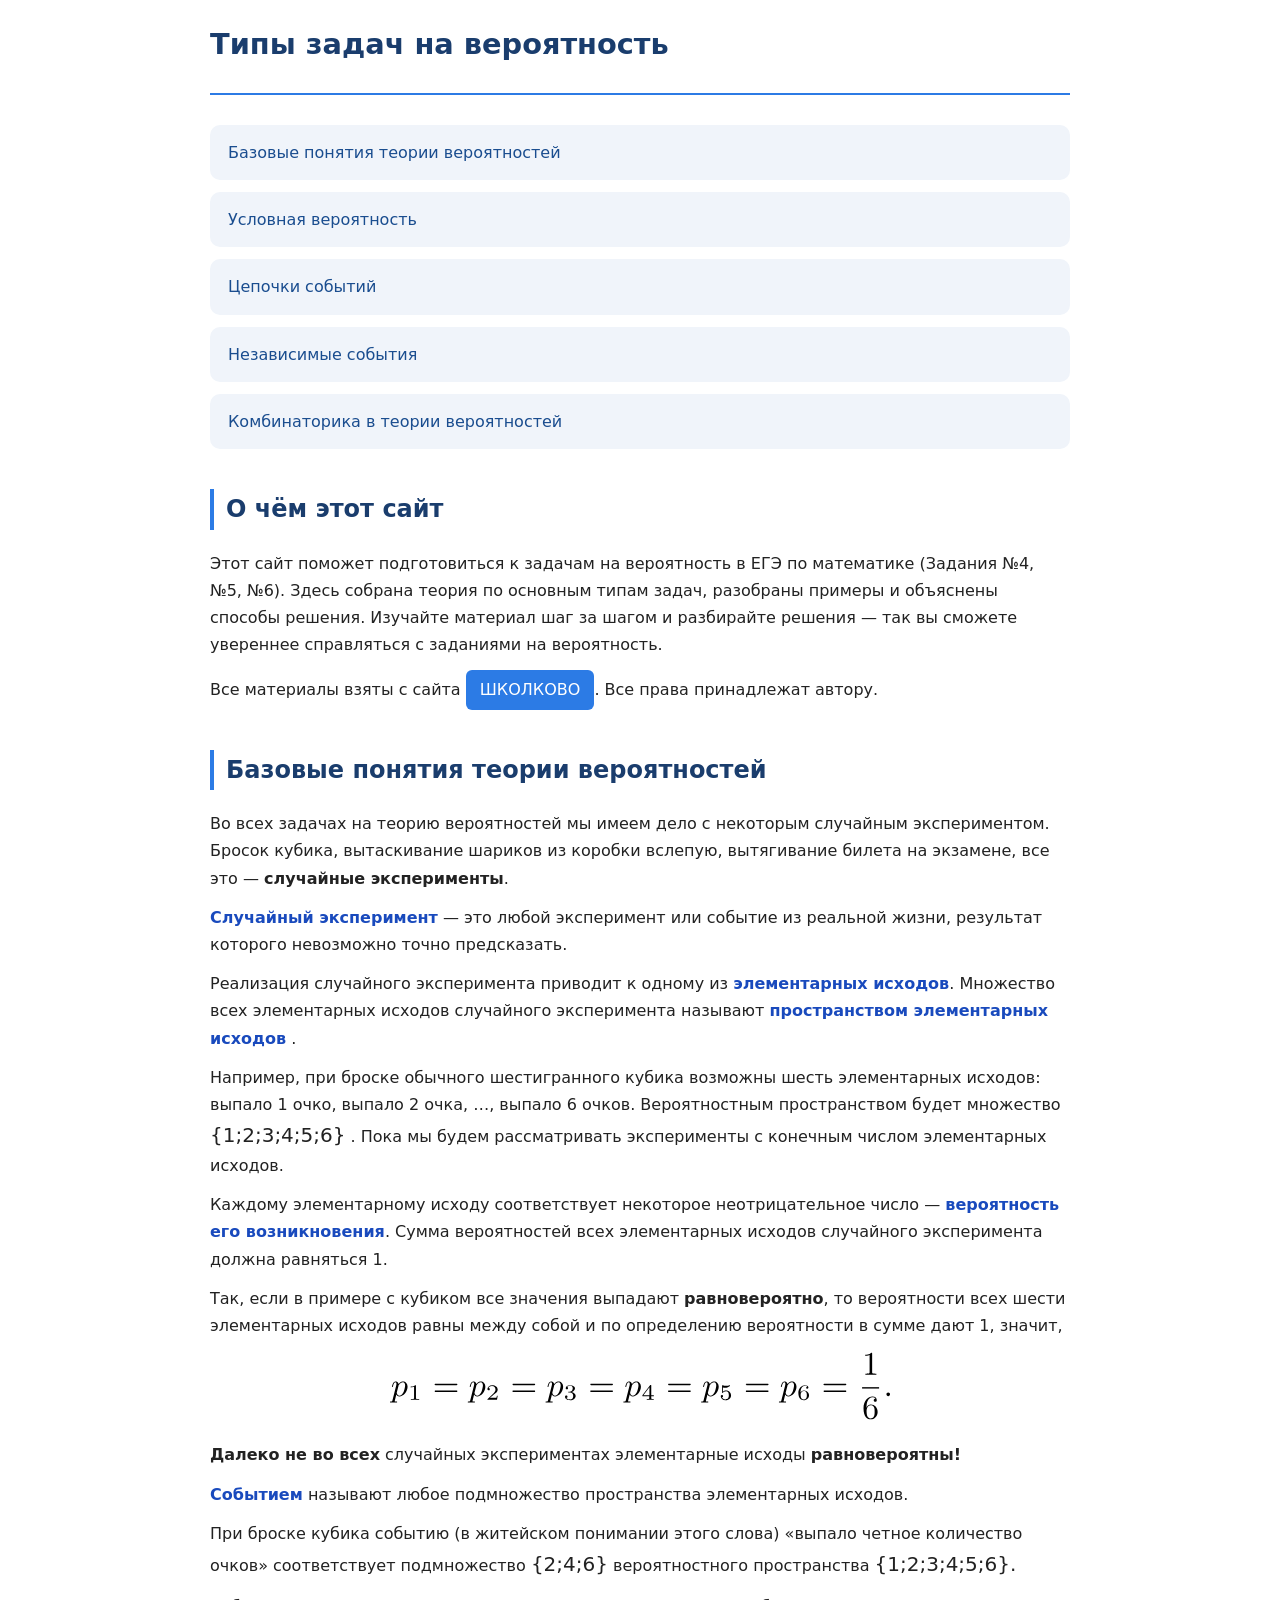
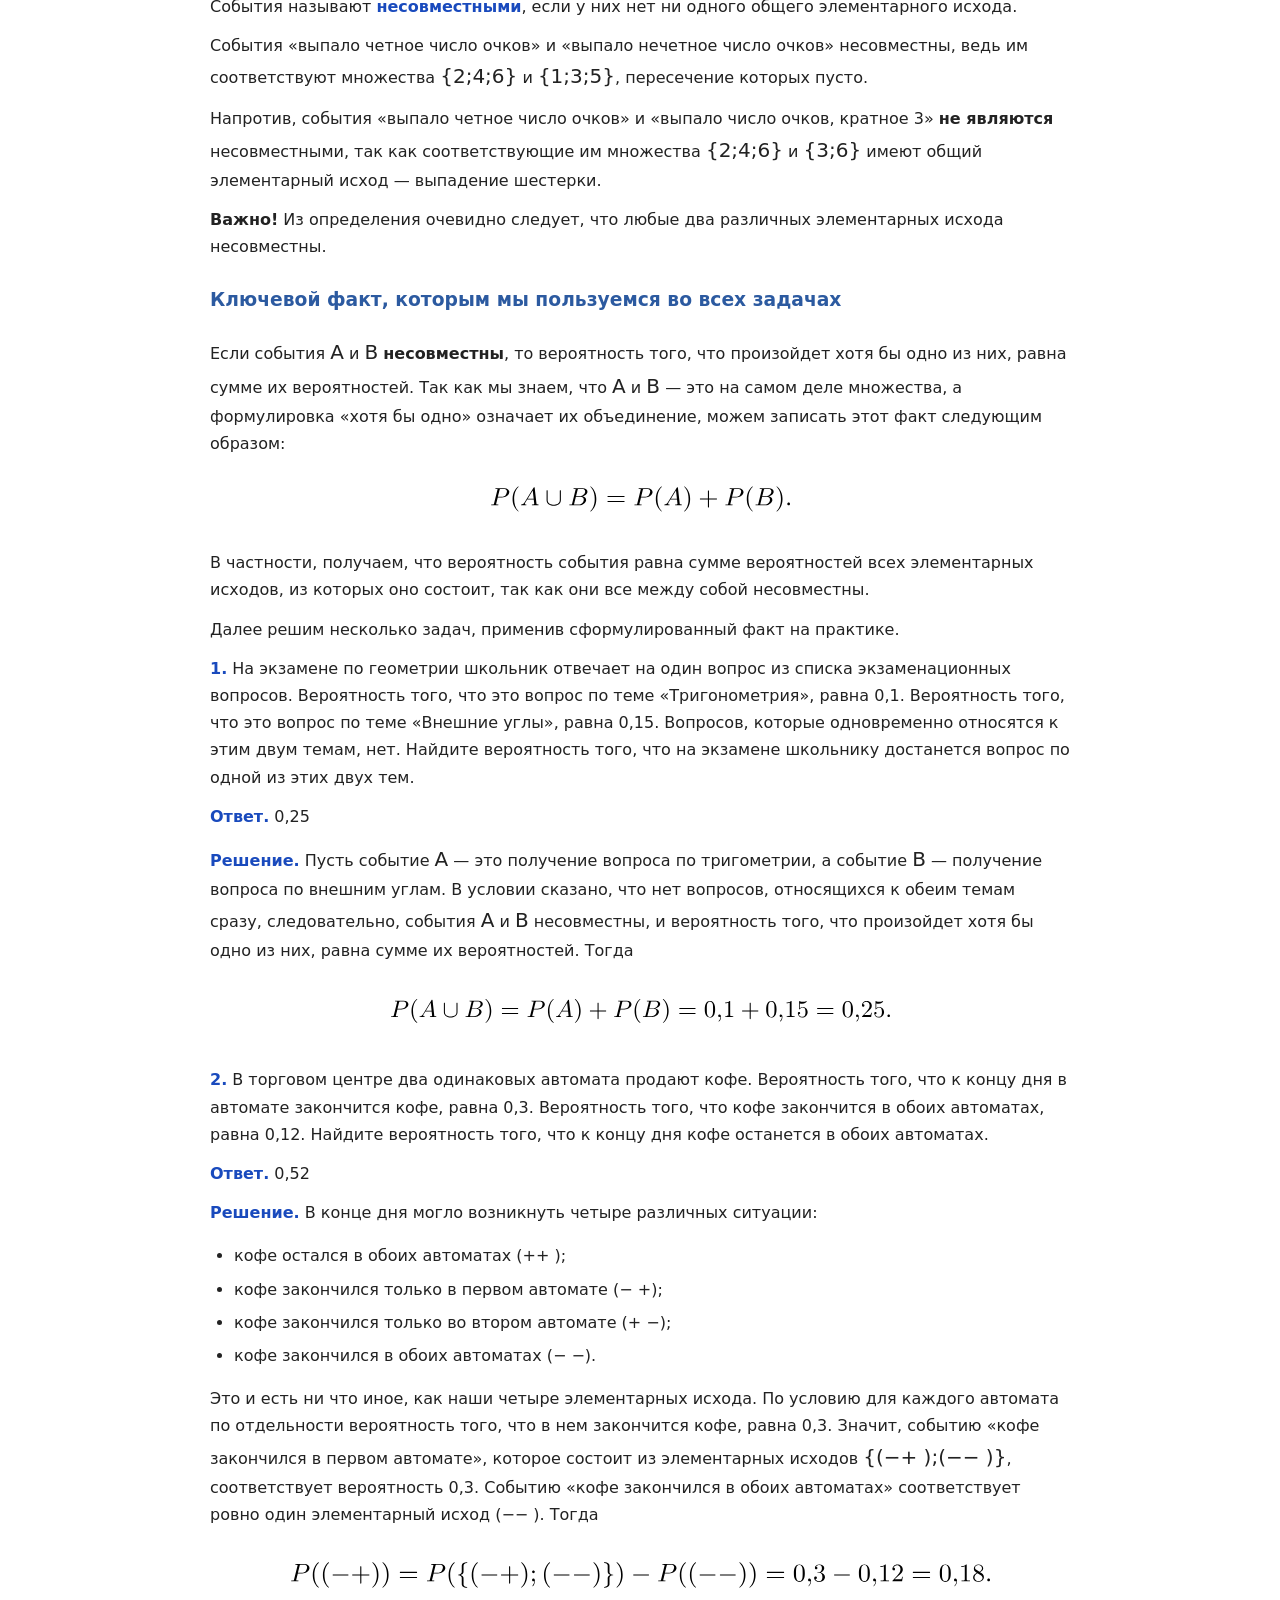
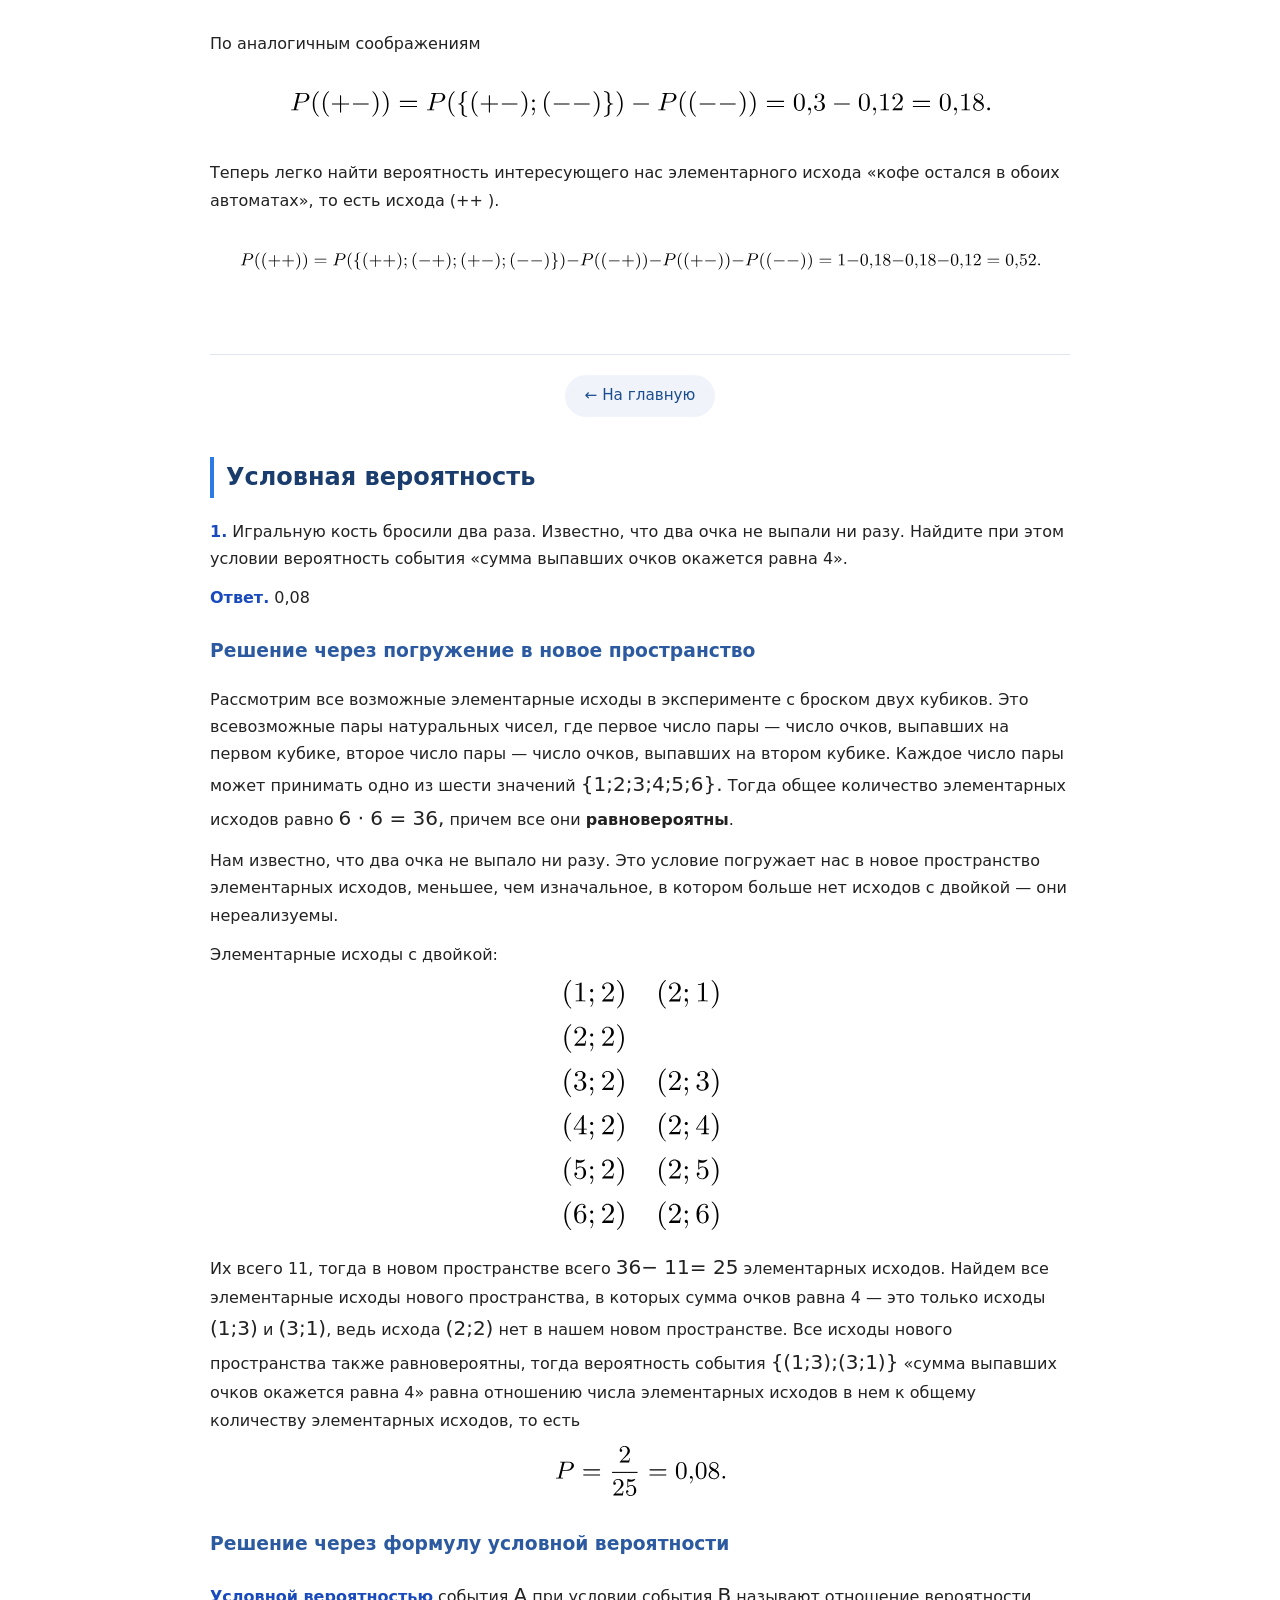
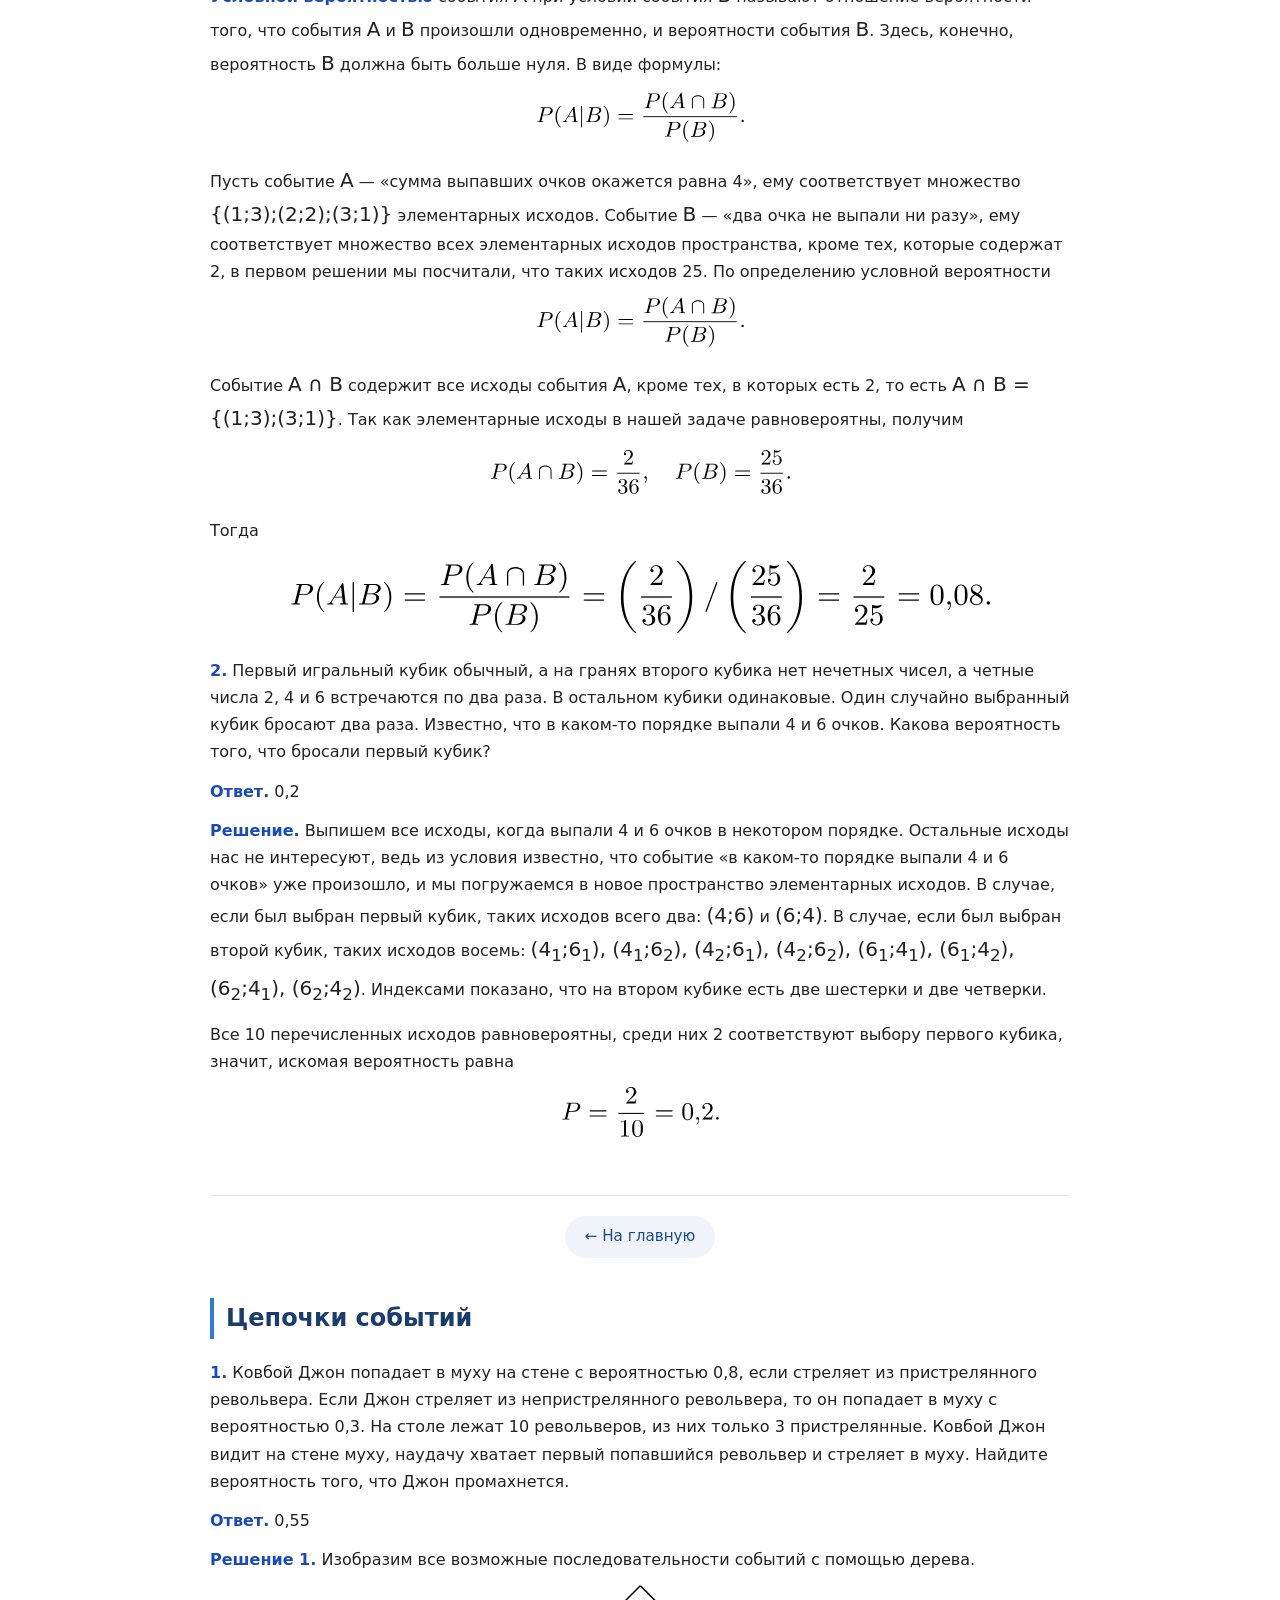
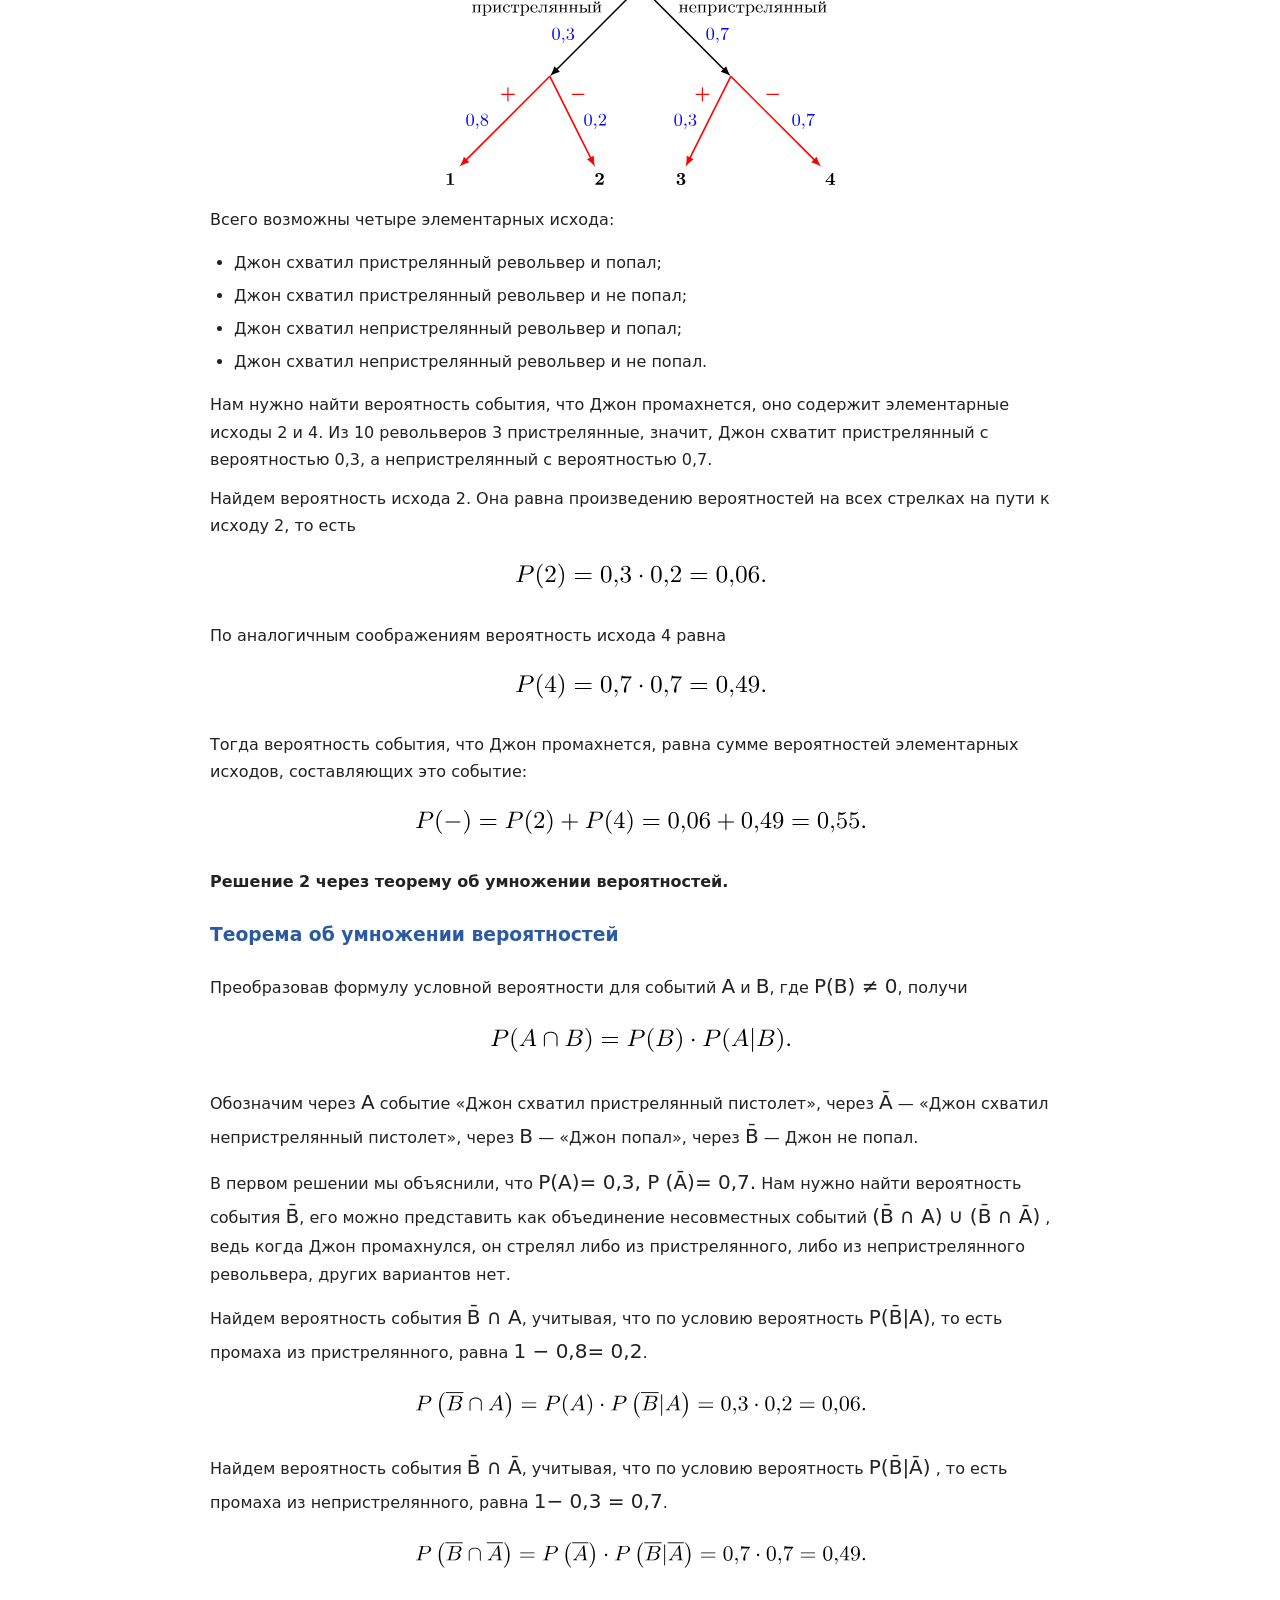
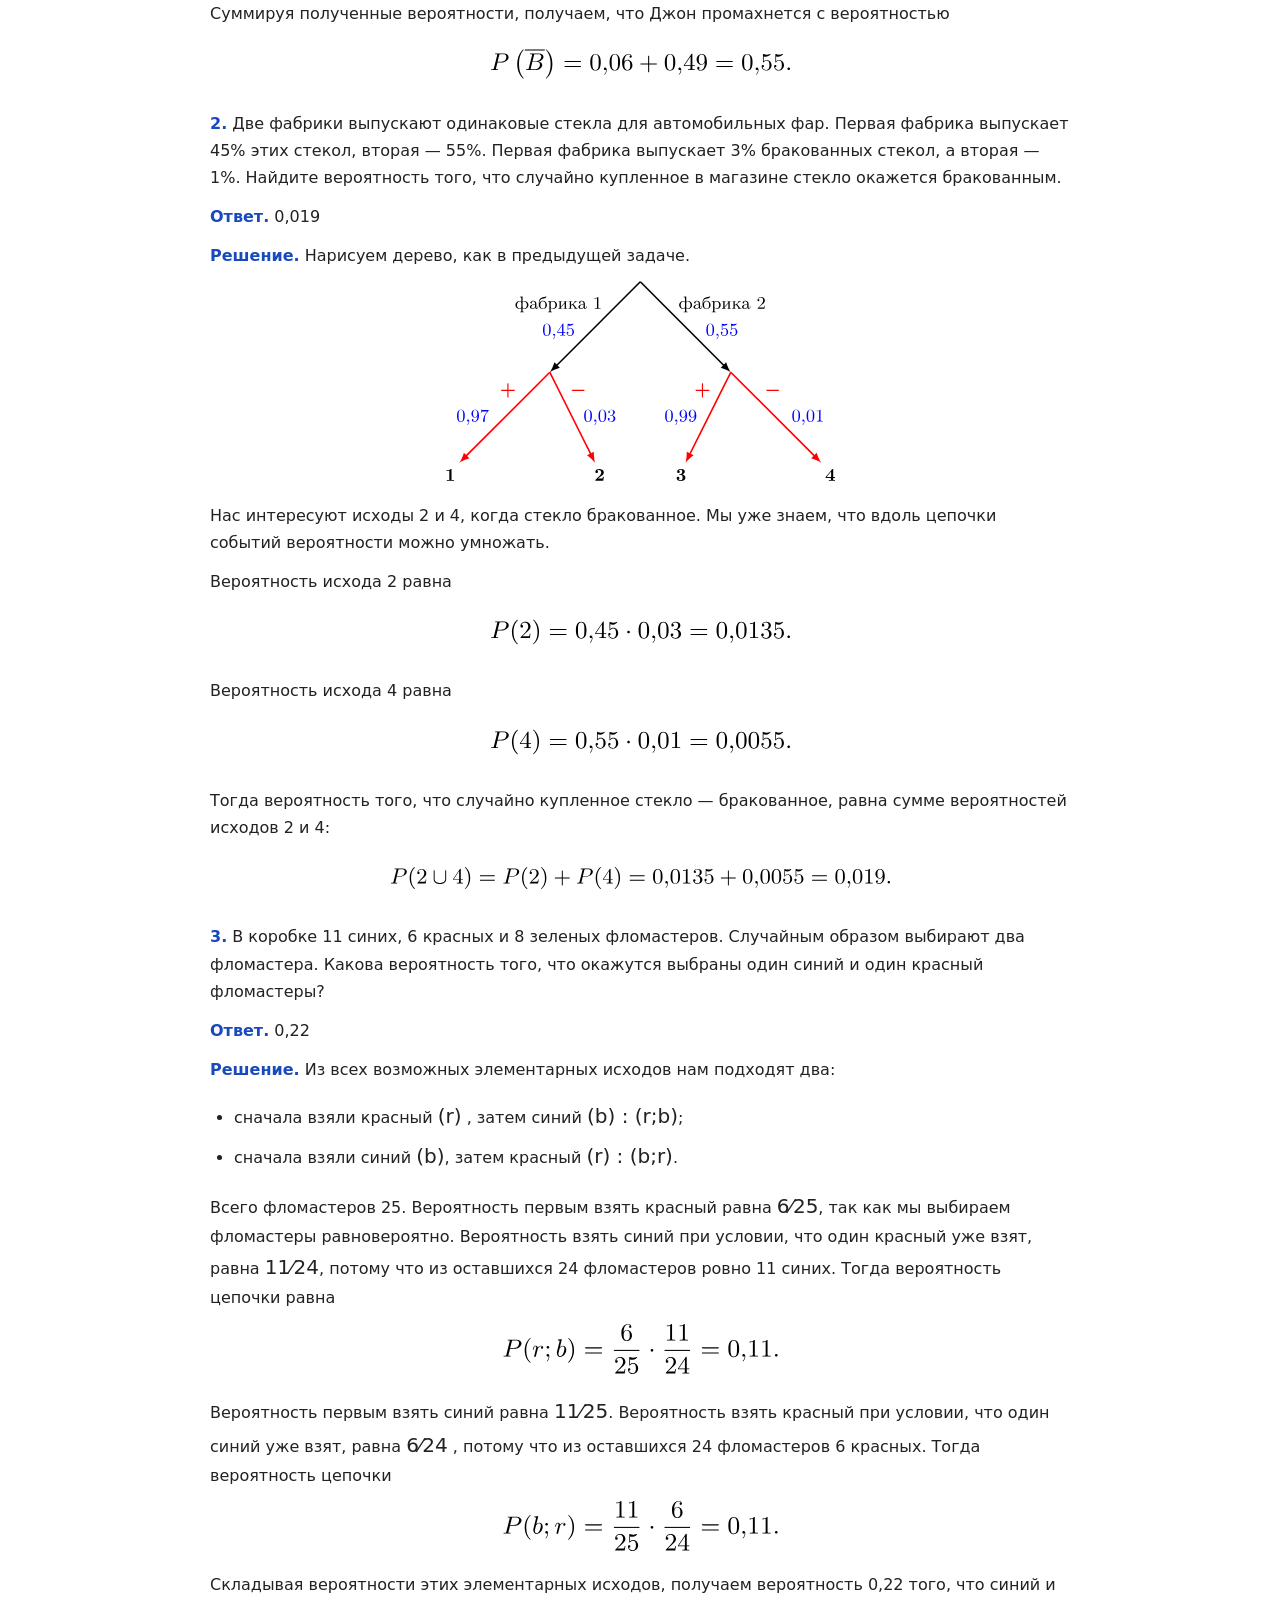
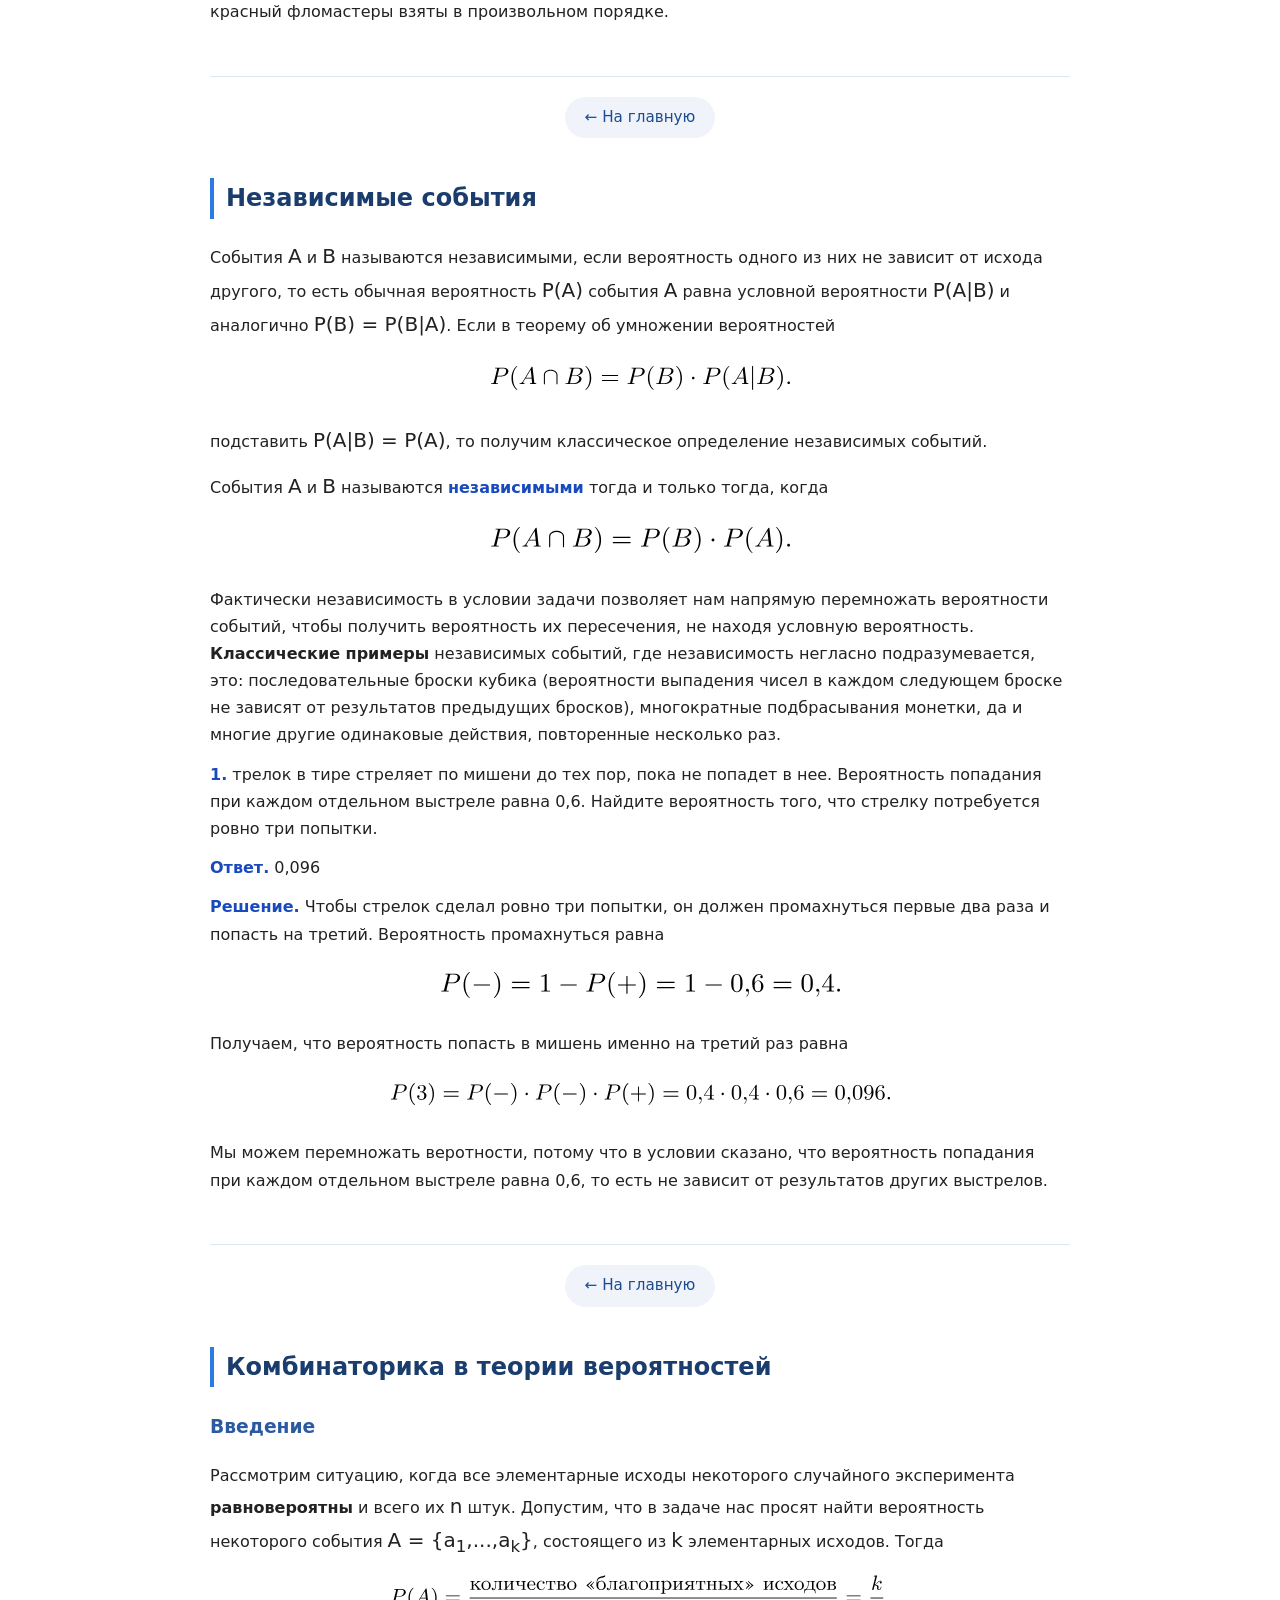
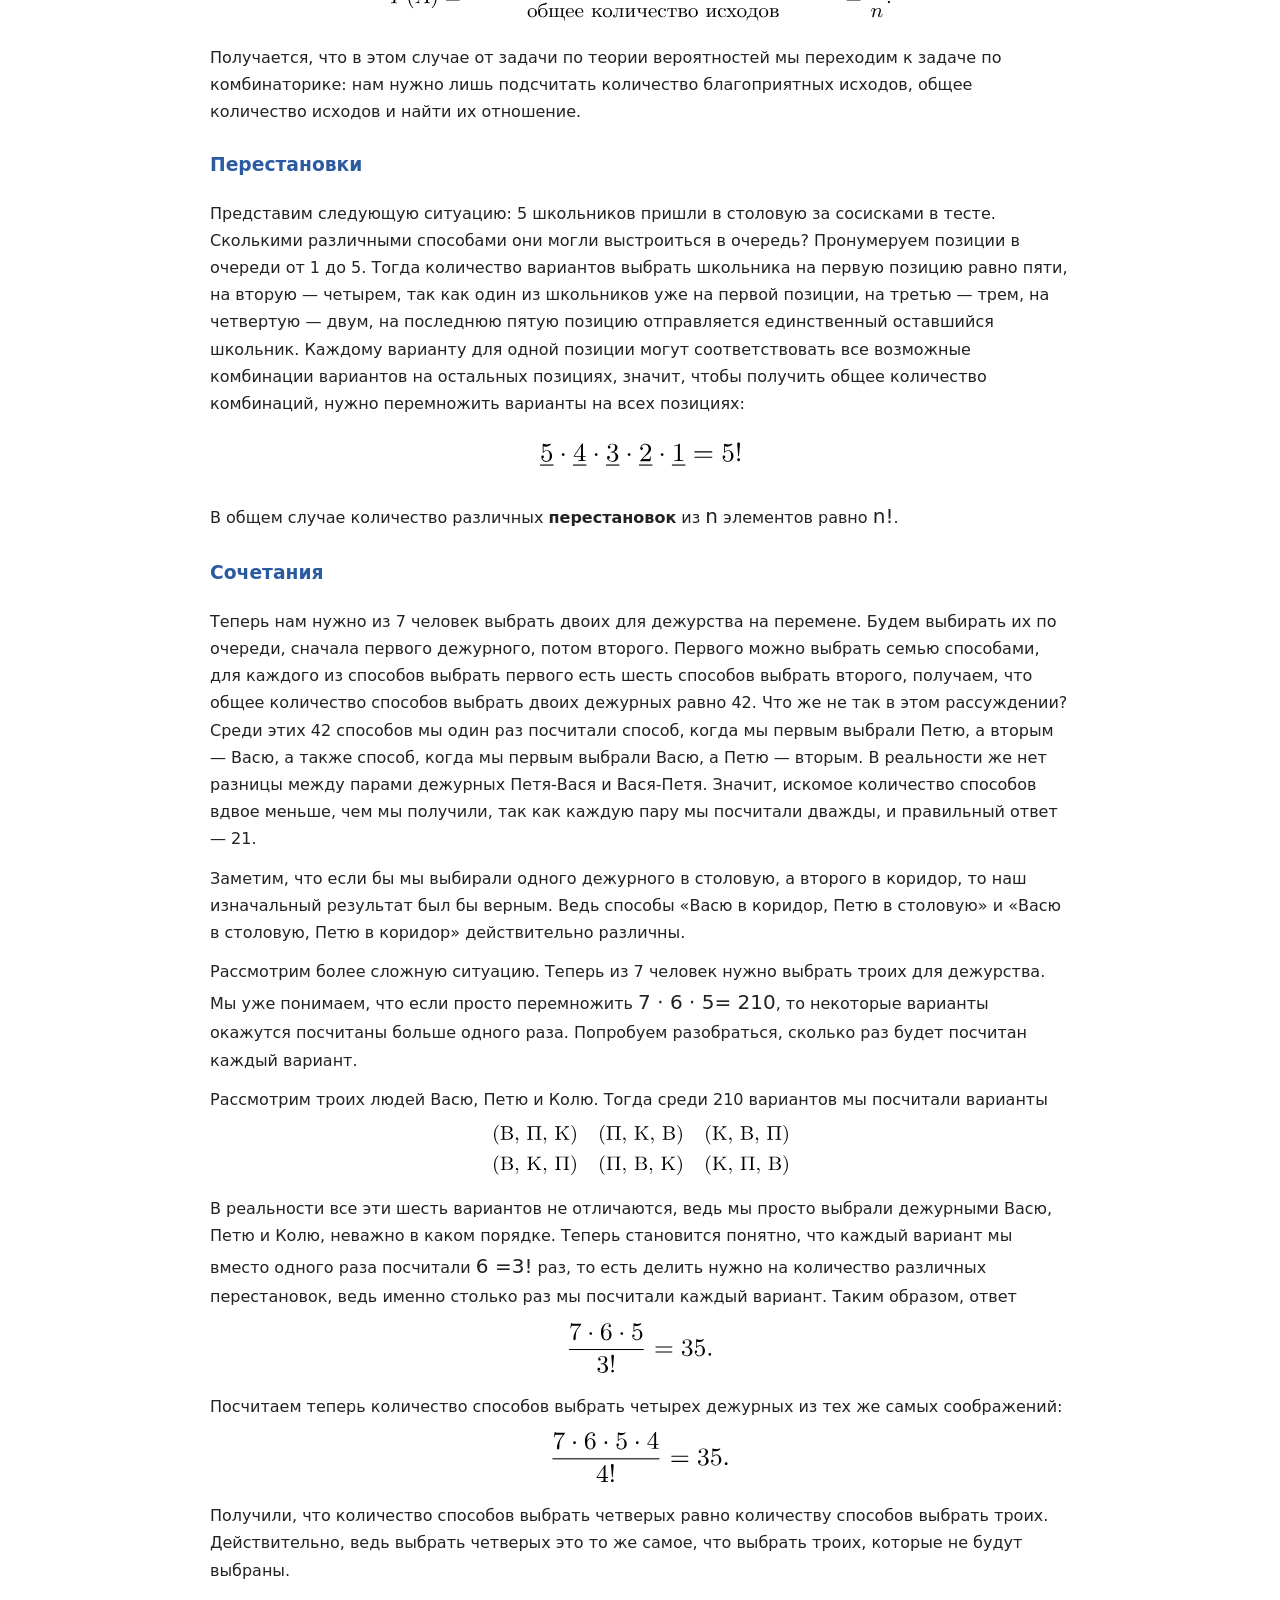
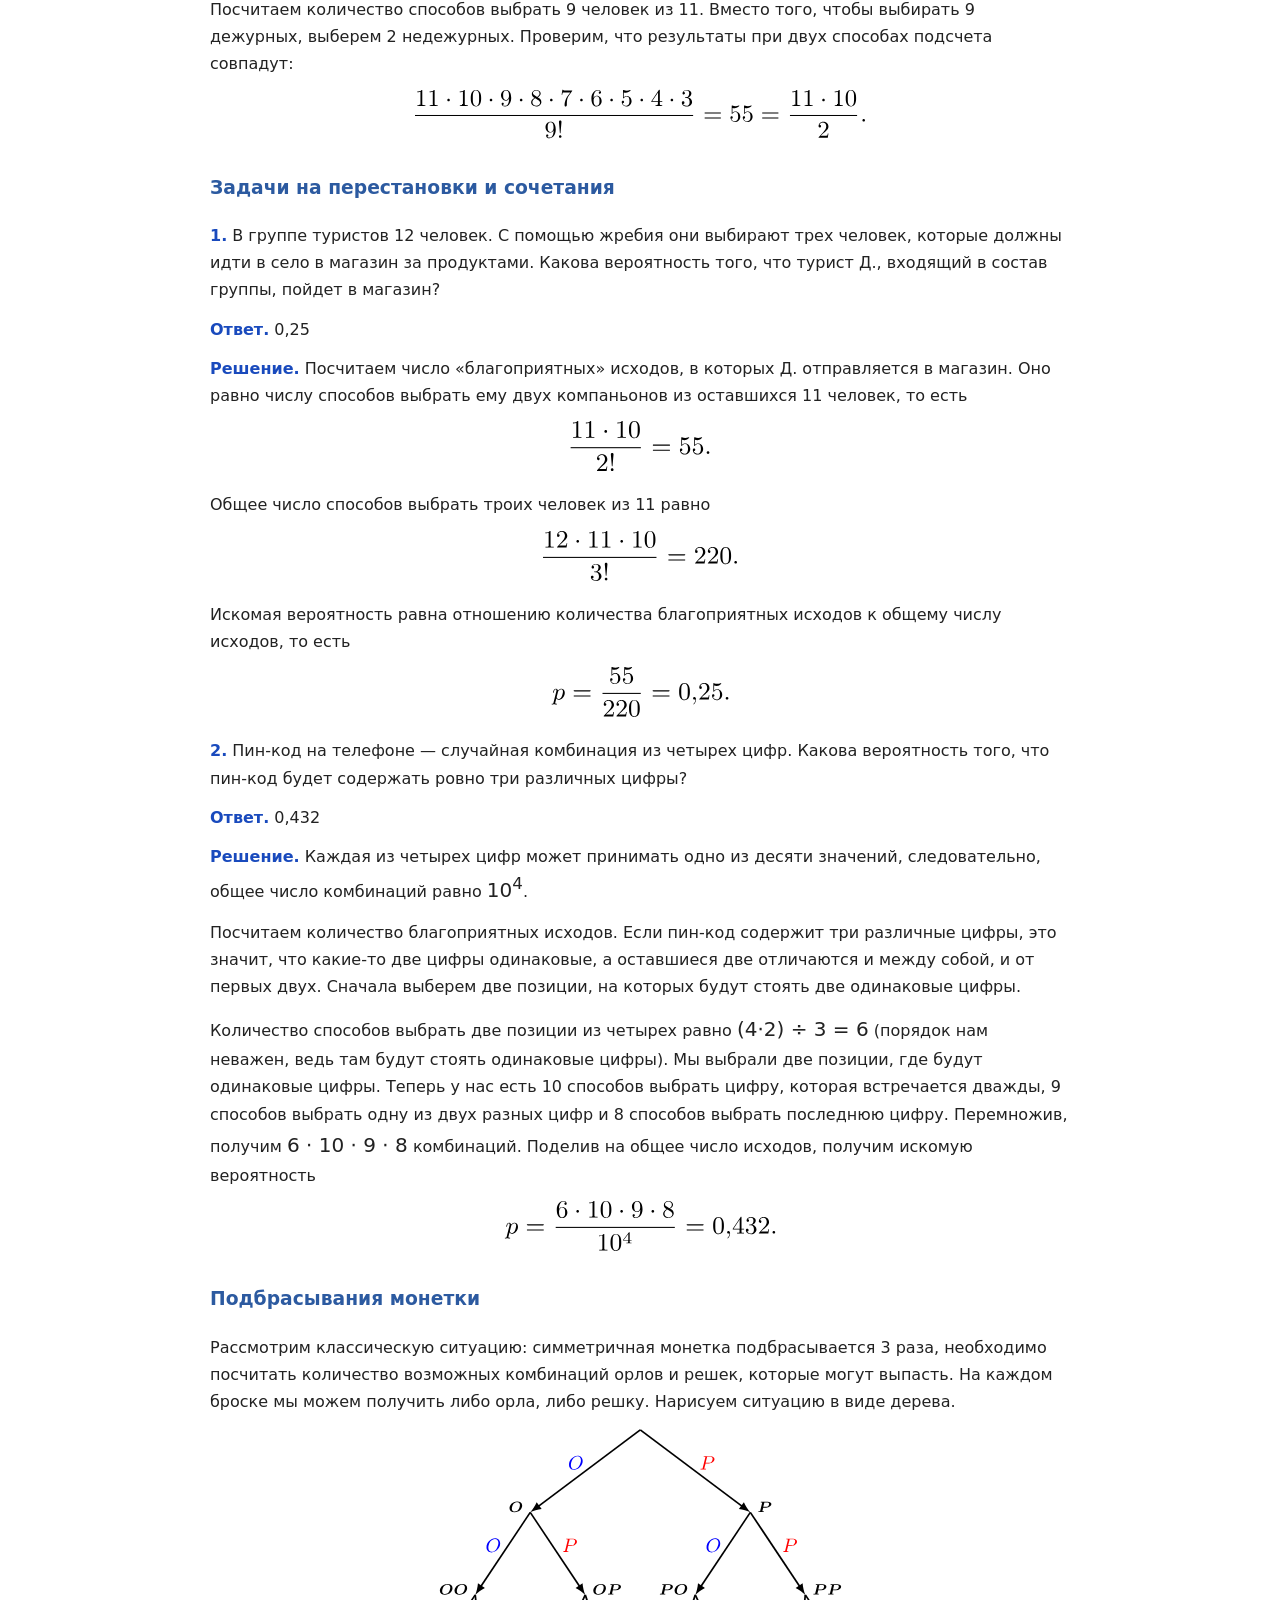
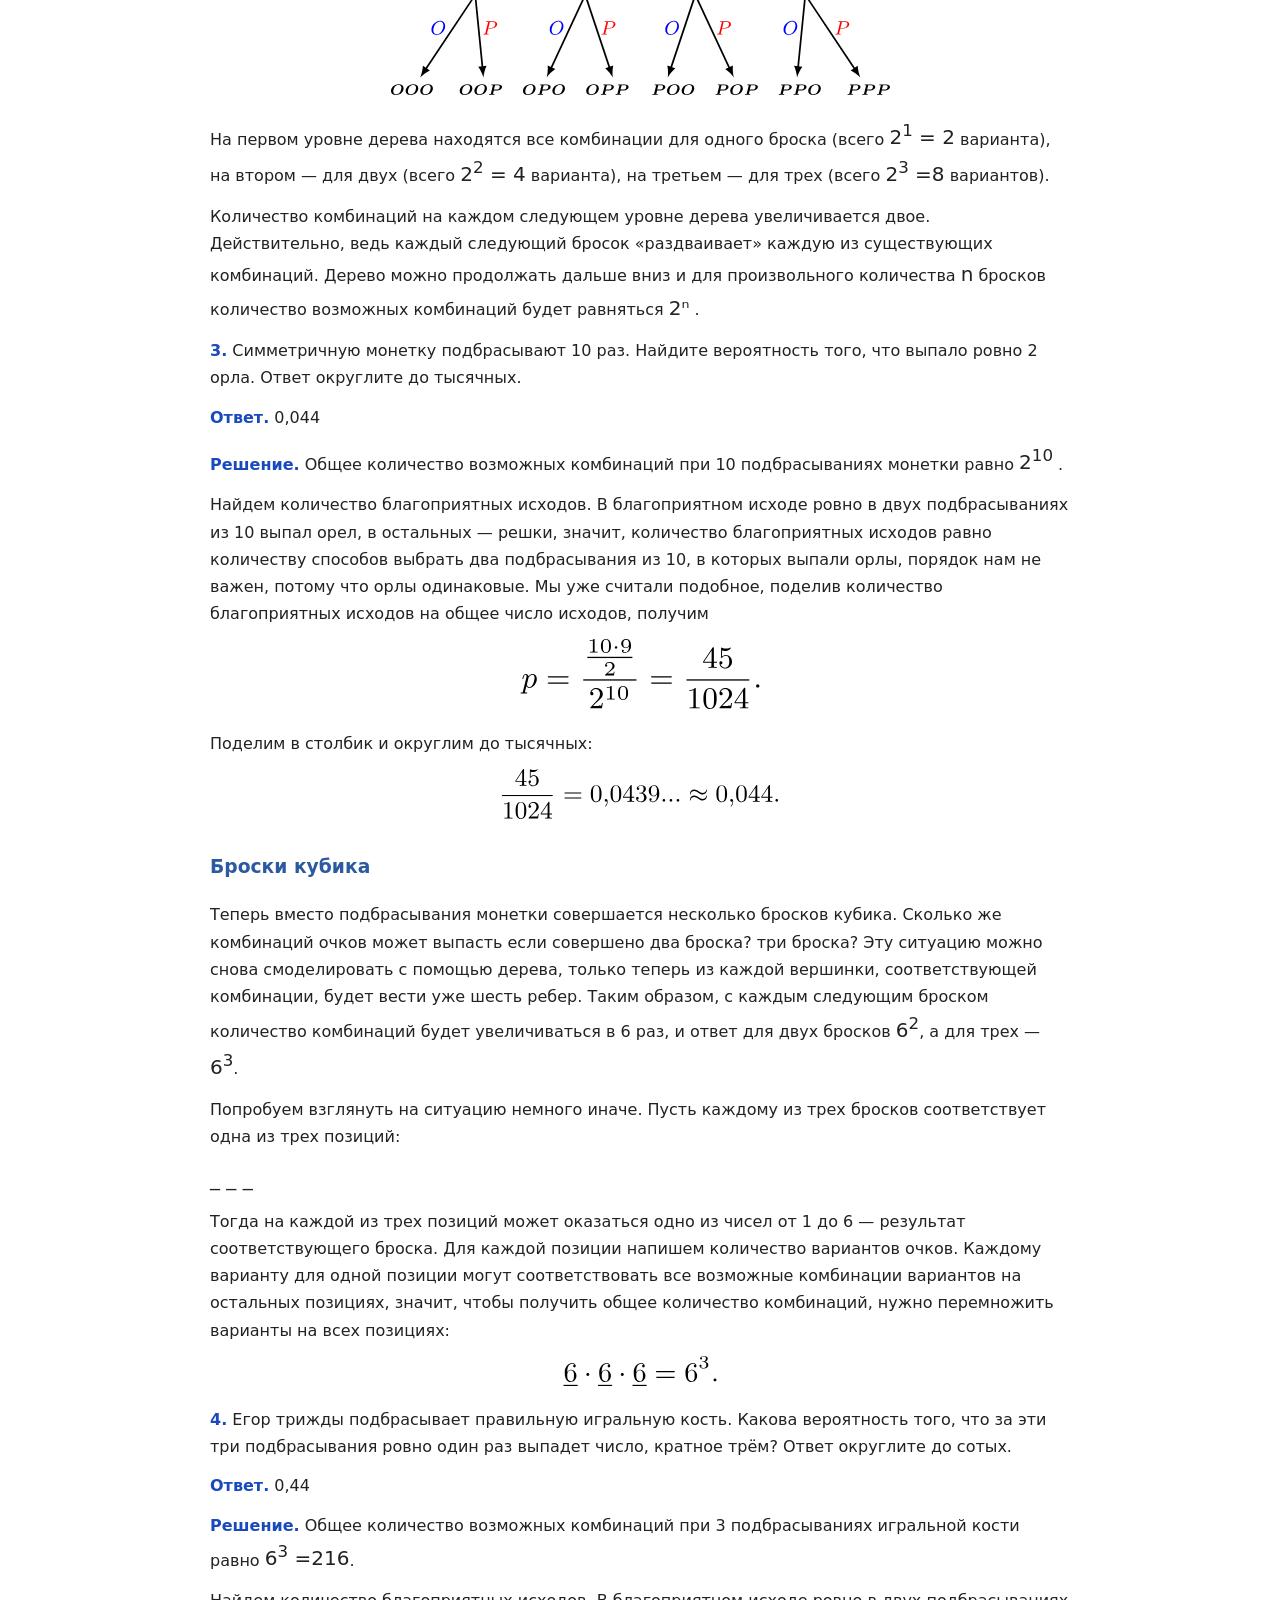
==== index.html @ f818e20e "Add files via upload" ====
<!DOCTYPE html>
<html lang="ru">
<head>
<meta charset="UTF-8">
<meta name="viewport" content="width=device-width, initial-scale=1.0">
<title>Типы задач на вероятность</title>
<link rel="stylesheet" href="style.css">
</head>
<body>

<header>
<h1>Типы задач на вероятность</h1>
</header>

<main>
    <ul class="topics">
        <li><a href="#a1">Базовые понятия теории вероятностей</a></li>
        <li><a href="#a2">Условная вероятность</a></li>
        <li><a href="#a3">Цепочки событий</a></li>
        <li><a href="#a4">Независимые события</a></li>
        <li><a href="#a5">Комбинаторика в теории вероятностей</a></li>
    </ul>
</main>

<section id="intro">
<h2>О чём этот сайт</h2>
<p>Этот сайт поможет подготовиться к задачам на вероятность в ЕГЭ по математике (Задания №4, №5, №6). Здесь собрана теория по основным типам задач, разобраны примеры и объяснены способы решения. Изучайте материал шаг за шагом и разбирайте решения — так вы сможете увереннее справляться с заданиями на вероятность.</p>
<p>Все материалы взяты с сайта <a href="https://3.shkolkovo.online/theory?SubjectId=1" class="btn" target="_blank" rel="noopener noreferrer">ШКОЛКОВО</a>. Все права принадлежат автору.</p>
</section>

<section id="a1">
<h2>Базовые понятия теории вероятностей</h2>
<p>Во всех задачах на теорию вероятностей мы имеем дело с некоторым случайным экспериментом. Бросок кубика, вытаскивание шариков из коробки вслепую, вытягивание билета на экзамене, все это — <b>случайные эксперименты</b>.</p>
<p><span class="note"><b>Случайный эксперимент</b></span> — это любой эксперимент или событие из реальной жизни, результат которого невозможно точно предсказать.</p>
<p>Реализация случайного эксперимента приводит к одному из <span class="note"><b>элементарных исходов</b></span>. Множество всех элементарных исходов случайного эксперимента называют <span class="note"><b>пространством элементарных исходов</b></span> .</p>
<p>Например, при броске обычного шестигранного кубика возможны шесть элементарных исходов: выпало 1 очко, выпало 2 очка, …, выпало 6 очков. Вероятностным пространством будет множество <span class="big">{1;2;3;4;5;6}</span> .   Пока мы будем рассматривать эксперименты с конечным числом элементарных исходов.</p>
<p>Каждому элементарному исходу соответствует некоторое неотрицательное число — <span class="note"><b>вероятность его возникновения</b></span>. Сумма вероятностей всех элементарных исходов случайного эксперимента должна равняться 1.</p>
<p>Так, если в примере с кубиком все значения выпадают <b>равновероятно</b>, то вероятности всех шести элементарных исходов равны между собой и по определению вероятности в сумме дают 1, значит,</p>
<div style="text-align: center;">
  <img src="images/11.svg" width="500" height="70">
</div>
<p><b>Далеко не во всех</b> случайных экспериментах элементарные исходы <b>равновероятны!</b></p>
<p><span class="note"><b>Событием</b></span> называют любое подмножество пространства элементарных исходов.</p>
<p>При броске кубика событию (в житейском понимании этого слова) «выпало четное количество очков» соответствует подмножество <span class="big">{2;4;6}</span>  вероятностного пространства <span class="big">{1;2;3;4;5;6}.</span>  </p>
<p>События называют <span class="note"><b>несовместными</b></span>, если у них нет ни одного общего элементарного исхода.</p>
<p>События «выпало четное число очков» и «выпало нечетное число очков» несовместны, ведь им соответствуют множества <span class="big">{2;4;6}</span>  и <span class="big">{1;3;5}</span>,   пересечение которых пусто.</p>
<p>Напротив, события «выпало четное число очков» и «выпало число очков, кратное 3» <b>не являются</b> несовместными, так как соответствующие им множества <span class="big">{2;4;6}</span>  и <span class="big">{3;6}</span>  имеют общий элементарный исход — выпадение шестерки.</p>
<p><b>Важно!</b> Из определения очевидно следует, что любые два различных элементарных исхода несовместны.</p>
<h3>Ключевой факт, которым мы пользуемся во всех задачах</h3>
<p>Если события <span class="big">A</span>   и <span class="big">B</span>   <b>несовместны</b>, то вероятность того, что произойдет хотя бы одно из них, равна сумме их вероятностей. Так как мы знаем, что <span class="big">A</span> и <span class="big">B</span>  — это на самом деле множества, а формулировка «хотя бы одно» означает их объединение, можем записать этот факт следующим образом:</p>
<div style="text-align: center;">
<img src="images/12.svg" width="300" height="60">
</div>
<p>В частности, получаем, что вероятность события равна сумме вероятностей всех элементарных исходов, из которых оно состоит, так как они все между собой несовместны.</p>
<p>Далее решим несколько задач, применив сформулированный факт на практике.</p>
<p><span class="note"><b>1.</b></span>  На экзамене по геометрии школьник отвечает на один вопрос из списка экзаменационных вопросов. Вероятность того, что это вопрос по теме «Тригонометрия», равна 0,1. Вероятность того, что это вопрос по теме «Внешние углы», равна 0,15. Вопросов, которые одновременно относятся к этим двум темам, нет. Найдите вероятность того, что на экзамене школьнику достанется вопрос по одной из этих двух тем.</p>
<p><span class="note"><b>Ответ.</b></span> 0,25</p>
<p><span class="note"><b>Решение.</b></span> Пусть событие <span class="big">A</span>   — это получение вопроса по тригометрии, а событие <span class="big">B</span>   — получение вопроса по внешним углам. В условии сказано, что нет вопросов, относящихся к обеим темам сразу, следовательно, события <span class="big">A</span>   и <span class="big">B</span>   несовместны, и вероятность того, что произойдет хотя бы одно из них, равна сумме их вероятностей. Тогда</p>
<div style="text-align: center;">
    <img src="images/13.svg" width="500" height="70">
</div>
<p><span class="note"><b>2.</b></span>  В торговом центре два одинаковых автомата продают кофе. Вероятность того, что к концу дня в автомате закончится кофе, равна 0,3. Вероятность того, что кофе закончится в обоих автоматах, равна 0,12. Найдите вероятность того, что к концу дня кофе останется в обоих автоматах.</p>
<p><span class="note"><b>Ответ.</b></span> 0,52</p>
<p><span class="note"><b>Решение.</b></span> В конце дня могло возникнуть четыре различных ситуации:</p>
<ul>
<li>кофе остался в обоих автоматах (++ );</li>
<li>кофе закончился только в первом автомате (− +);</li>
<li>кофе закончился только во втором автомате (+ −);</li>
<li>кофе закончился в обоих автоматах (− −).</li>
</ul>
<p>Это и есть ни что иное, как наши четыре элементарных исхода. По условию для каждого автомата по отдельности вероятность того, что в нем закончится кофе, равна 0,3. Значит, событию «кофе закончился в первом автомате», которое состоит из элементарных исходов <span class="big">{(−+ );(−− )}</span>,   соответствует вероятность 0,3. Событию «кофе закончился в обоих автоматах» соответствует ровно один элементарный исход (−− ).   Тогда</p>
<div style="text-align: center;">
    <img src="images/14.svg" width="700" height="70">
</div>
<p>По аналогичным соображениям</p>
<div style="text-align: center;">
    <img src="images/15.svg" width="700" height="70">
</div>
<p>Теперь легко найти вероятность интересующего нас элементарного исхода «кофе остался в обоих автоматах», то есть исхода (++ ).  </p>
<div style="text-align: center;">
    <img src="images/16.svg" width="800" height="70">
</div>
    <footer>
        <a href="index.html">← На главную</a>
    </footer>
</section>

<section id="a2">
<h2>Условная вероятность</h2>
<p><span class="note"><b>1.</b></span>  Игральную кость бросили два раза. Известно, что два очка не выпали ни разу. Найдите при этом условии вероятность события «сумма выпавших очков окажется равна 4».</p>
<p><span class="note"><b>Ответ.</b></span> 0,08</p>
<h3>Решение через погружение в новое пространство</h3>
<p>Рассмотрим все возможные элементарные исходы в эксперименте с броском двух кубиков. Это всевозможные пары натуральных чисел, где первое число пары — число очков, выпавших на первом кубике, второе число пары — число очков, выпавших на втором кубике. Каждое число пары может принимать одно из шести значений <span class="big">{1;2;3;4;5;6}.</span>   Тогда общее количество элементарных исходов равно <span class="big">6 ⋅ 6 = 36,</span>   причем все они <b>равновероятны</b>.</p>
<p>Нам известно, что два очка не выпало ни разу. Это условие погружает нас в новое пространство элементарных исходов, меньшее, чем изначальное, в котором больше нет исходов с двойкой — они нереализуемы.</p>
<p>Элементарные исходы с двойкой:</p>
<div style="text-align: center;">
    <img src="images/21.svg" width="500" height="250">
</div>
<p>Их всего 11, тогда в новом пространстве всего <span class="big">36− 11= 25</span>   элементарных исходов. Найдем все элементарные исходы нового пространства, в которых сумма очков равна 4 — это только исходы <span class="big">(1;3)</span>   и <span class="big">(3;1)</span>,   ведь исхода <span class="big">(2;2)</span>   нет в нашем новом пространстве. Все исходы нового пространства также равновероятны, тогда вероятность события <span class="big">{(1;3);(3;1)}</span>  «сумма выпавших очков окажется равна 4» равна отношению числа элементарных исходов в нем к общему количеству элементарных исходов, то есть</p>
<div style="text-align: center;">
    <img src="images/22.svg" width="300" height="50">
</div>
<h3>Решение через формулу условной вероятности</h3>
<p><span class="note"><b>Условной вероятностью</b></span> события <span class="big">A</span>   при условии события <span class="big">B</span>   называют отношение вероятности того, что события <span class="big">A</span>   и <span class="big">B</span>   произошли одновременно, и вероятности события <span class="big">B</span>.   Здесь, конечно, вероятность <span class="big">B</span>   должна быть больше нуля. В виде формулы:</p>
<div style="text-align: center;">
    <img src="images/23.svg" width="300" height="50">
</div>
<p>Пусть событие <span class="big">A</span>   — «сумма выпавших очков окажется равна 4», ему соответствует множество <span class="big">{(1;3);(2;2);(3;1)}</span>  элементарных исходов. Событие <span class="big">B</span>   — «два очка не выпали ни разу», ему соответствует множество всех элементарных исходов пространства, кроме тех, которые содержат 2, в первом решении мы посчитали, что таких исходов 25. По определению условной вероятности</p>
<div style="text-align: center;">
    <img src="images/24.svg" width="300" height="50">
</div>
<p>Событие <span class="big">A ∩ B</span>   содержит все исходы события <span class="big">A</span>,   кроме тех, в которых есть 2, то есть <span class="big">A ∩ B = {(1;3);(3;1)}</span>.   Так как элементарные исходы в нашей задаче равновероятны, получим</p>
<div style="text-align: center;">
    <img src="images/25.svg" width="300" height="50">
</div>
<p>Тогда</p>
<div style="text-align: center;">
    <img src="images/26.svg" width="700" height="80">
</div>
<p><span class="note"><b>2.</b></span>  Первый игральный кубик обычный, а на гранях второго кубика нет нечетных чисел, а четные числа 2, 4 и 6 встречаются по два раза. В остальном кубики одинаковые. Один случайно выбранный кубик бросают два раза. Известно, что в каком-то порядке выпали 4 и 6 очков. Какова вероятность того, что бросали первый кубик?</p>
<p><span class="note"><b>Ответ.</b></span> 0,2</p>
<p><span class="note"><b>Решение.</b></span> Выпишем все исходы, когда выпали 4 и 6 очков в некотором порядке. Остальные исходы нас не интересуют, ведь из условия известно, что событие «в каком-то порядке выпали 4 и 6 очков» уже произошло, и мы погружаемся в новое пространство элементарных исходов. В случае, если был выбран первый кубик, таких исходов всего два: <span class="big">(4;6)</span>   и <span class="big">(6;4)</span>.   В случае, если был выбран второй кубик, таких исходов восемь: <span class="big">(4<sub>1</sub>;6<sub>1</sub>),   (4<sub>1</sub>;6<sub>2</sub>),   (4<sub>2</sub>;6<sub>1</sub>),   (4<sub>2</sub>;6<sub>2</sub>),   (6<sub>1</sub>;4<sub>1</sub>),   (6<sub>1</sub>;4<sub>2</sub>),   (6<sub>2</sub>;4<sub>1</sub>),   (6<sub>2</sub>;4<sub>2</sub>)</span>.   Индексами показано, что на втором кубике есть две шестерки и две четверки.</p>
<p>Все 10 перечисленных исходов равновероятны, среди них 2 соответствуют выбору первого кубика, значит, искомая вероятность равна</p>
<div style="text-align: center;">
    <img src="images/27.svg" width="300" height="50">
</div>
    <footer>
        <a href="index.html">← На главную</a>
    </footer>
</section>

<section id="a3">
<h2>Цепочки событий</h2>
    <p><span class="note"><b>1.</b></span>  Ковбой Джон попадает в муху на стене с вероятностью 0,8, если стреляет из пристрелянного револьвера. Если Джон стреляет из непристрелянного револьвера, то он попадает в муху с вероятностью 0,3. На столе лежат 10 револьверов, из них только 3 пристрелянные. Ковбой Джон видит на стене муху, наудачу хватает первый попавшийся револьвер и стреляет в муху. Найдите вероятность того, что Джон промахнется.</p>
    <p><span class="note"><b>Ответ.</b></span> 0,55</p>
    <p><span class="note"><b>Решение 1.</b></span> Изобразим все возможные последовательности событий с помощью дерева.</p>
    <div style="text-align: center;">
        <img src="images3/31.svg" width="500" height="200">
    </div>
    <p>Всего возможны четыре элементарных исхода:</p>
        <ul>
            <li>Джон схватил пристрелянный револьвер и попал;</li>
            <li>Джон схватил пристрелянный револьвер и не попал;</li>
            <li>Джон схватил непристрелянный револьвер и попал;</li>
            <li>Джон схватил непристрелянный револьвер и не попал.</li>
        </ul>
    <p>Нам нужно найти вероятность события, что Джон промахнется, оно содержит элементарные исходы 2 и 4. Из 10 револьверов 3 пристрелянные, значит, Джон схватит пристрелянный с вероятностью 0,3, а непристрелянный с вероятностью 0,7.</p>
    <p>Найдем вероятность исхода 2. Она равна произведению вероятностей на всех стрелках на пути к исходу 2, то есть</p>
    <div style="text-align: center;">
        <img src="images3/32.svg" width="250" height="50">
    </div>
    <p>По аналогичным соображениям вероятность исхода 4 равна</p>
    <div style="text-align: center;">
        <img src="images3/33.svg" width="250" height="50">
    </div>
    <p>Тогда вероятность события, что Джон промахнется, равна сумме вероятностей элементарных исходов, составляющих это событие:</p>
    <div style="text-align: center;">
        <img src="images3/34.svg" width="450" height="50">
    </div>
    <p><b>Решение 2 через теорему об умножении вероятностей.</b></p>
    <h3>Теорема об умножении вероятностей</h3>
    <p>Преобразовав формулу условной вероятности для событий <span class="big">A</span>   и <span class="big">B</span>,   где <span class="big">P(B) ≠ 0</span>,   получи</p>
    <div style="text-align: center;">
        <img src="images3/35.svg" width="300" height="50">
    </div>
    <p>Обозначим через <span class="big">A</span>   событие «Джон схватил пристрелянный пистолет», через <span class="big">A&#772</span> — «Джон схватил непристрелянный пистолет», через <span class="big">B</span>   — «Джон попал», через <span class="big">B&#772</span>  — Джон не попал.</p>
    <p>В первом решении мы объяснили, что <span class="big">P(A)= 0,3,  P (A&#772)= 0,7.</span>   Нам нужно найти вероятность события <span class="big">B&#772</span>,   его можно представить как объединение несовместных событий <span class="big">(B&#772 ∩ A) ∪ (B&#772 ∩ A&#772)</span> ,   ведь когда Джон промахнулся, он стрелял либо из пристрелянного, либо из непристрелянного револьвера, других вариантов нет.</p>
    <p>Найдем вероятность события <span class="big">B&#772 ∩ A</span>,   учитывая, что по условию вероятность <span class="big">P(B&#772|A)</span>,   то есть промаха из пристрелянного, равна <span class="big">1 − 0,8= 0,2</span>.  </p>
    <div style="text-align: center;">
        <img src="images3/36.svg" width="450" height="50">
    </div>
    <p>Найдем вероятность события <span class="big">B&#772 ∩ A&#772</span>,   учитывая, что по условию вероятность <span class="big">P(B&#772|A&#772)</span> ,   то есть промаха из непристрелянного, равна <span class="big">1− 0,3 = 0,7</span>.  </p>
    <div style="text-align: center;">
        <img src="images3/37.svg" width="450" height="50">
    </div>
    <p>Суммируя полученные вероятности, получаем, что Джон промахнется с вероятностью</p>
    <div style="text-align: center;">
        <img src="images3/38.svg" width="300" height="50">
    </div>
    <p><span class="note"><b>2.</b></span>  Две фабрики выпускают одинаковые стекла для автомобильных фар. Первая фабрика выпускает 45% этих стекол, вторая — 55%. Первая фабрика выпускает 3% бракованных стекол, а вторая — 1%. Найдите вероятность того, что случайно купленное в магазине стекло окажется бракованным.</p>
    <p><span class="note"><b>Ответ.</b></span> 0,019</p>
    <p><span class="note"><b>Решение.</b></span> Нарисуем дерево, как в предыдущей задаче.</p>
    <div style="text-align: center;">
        <img src="images3/39.svg" width="500" height="200">
    </div>
    <p>Нас интересуют исходы 2 и 4, когда стекло бракованное. Мы уже знаем, что вдоль цепочки событий вероятности можно умножать.</p>
    <p>Вероятность исхода 2 равна</p>
    <div style="text-align: center;">
        <img src="images3/310.svg" width="300" height="50">
    </div>
    <p>Вероятность исхода 4 равна</p>
    <div style="text-align: center;">
        <img src="images3/311.svg" width="300" height="50">
    </div>
    <p>Тогда вероятность того, что случайно купленное стекло — бракованное, равна сумме вероятностей исходов 2 и 4:</p>
    <div style="text-align: center;">
        <img src="images3/312.svg" width="500" height="50">
    </div>
    <p><span class="note"><b>3.</b></span>  В коробке 11 синих, 6 красных и 8 зеленых фломастеров. Случайным образом выбирают два фломастера. Какова вероятность того, что окажутся выбраны один синий и один красный фломастеры?</p>
    <p><span class="note"><b>Ответ.</b></span> 0,22</p>
    <p><span class="note"><b>Решение.</b></span> Из всех возможных элементарных исходов нам подходят два:</p>
        <ul>
            <li>сначала взяли красный <span class="big">(r)</span>  , затем синий <span class="big">(b) : (r;b)</span>;  </li>
            <li>сначала взяли синий <span class="big">(b)</span>,   затем красный <span class="big">(r) : (b;r)</span>.  </li>
        </ul>
    <p>Всего фломастеров 25. Вероятность первым взять красный равна <span class="big">6&#8260;25</span>,   так как мы выбираем фломастеры равновероятно. Вероятность взять синий при условии, что один красный уже взят, равна <span class="big">11&#8260;24</span>,   потому что из оставшихся 24 фломастеров ровно 11 синих. Тогда вероятность цепочки равна</p>
    <div style="text-align: center;">
        <img src="images3/313.svg" width="500" height="50">
    </div>
    <p>Вероятность первым взять синий равна <span class="big">11&#8260;25</span>.   Вероятность взять красный при условии, что один синий уже взят, равна <span class="big">6&#8260;24</span> ,   потому что из оставшихся 24 фломастеров 6 красных. Тогда вероятность цепочки</p>
    <div style="text-align: center;">
        <img src="images3/314.svg" width="500" height="50">
    </div>
    <p>Складывая вероятности этих элементарных исходов, получаем вероятность 0,22 того, что синий и красный фломастеры взяты в произвольном порядке.</p>
    <footer>
        <a href="index.html">← На главную</a>
    </footer>
</section>

<section id="a4">
<h2>Независимые события</h2>
    <p>События <span class="big">A</span>   и <span class="big">B</span>   называются независимыми, если вероятность одного из них не зависит от исхода другого, то есть обычная вероятность <span class="big">P(A)</span>   события <span class="big">A</span>   равна условной вероятности <span class="big">P(A|B)</span>   и аналогично <span class="big">P(B) = P(B|A)</span>.   Если в теорему об умножении вероятностей</p>
    <div style="text-align: center;">
        <img src="images4/41.svg" width="300" height="50">
    </div>
    <p>подставить <span class="big">P(A|B) = P(A)</span>,   то получим классическое определение независимых событий.</p>
    <p>События <span class="big">A</span>   и <span class="big">B</span>   называются <span class="note"><b>независимыми</b></span> тогда и только тогда, когда</p>
    <div style="text-align: center;">
        <img src="images4/42.svg" width="300" height="50">
    </div>
    <p>Фактически независимость в условии задачи позволяет нам напрямую перемножать вероятности событий, чтобы получить вероятность их пересечения, не находя условную вероятность. <b>Классические примеры</b> независимых событий, где независимость негласно подразумевается, это: последовательные броски кубика (вероятности выпадения чисел в каждом следующем броске не зависят от результатов предыдущих бросков), многократные подбрасывания монетки, да и многие другие одинаковые действия, повторенные несколько раз.</p>
    <p><span class="note"><b>1.</b></span>  трелок в тире стреляет по мишени до тех пор, пока не попадет в нее. Вероятность попадания при каждом отдельном выстреле равна 0,6. Найдите вероятность того, что стрелку потребуется ровно три попытки.</p>
    <p><span class="note"><b>Ответ.</b></span> 0,096</p>
    <p><span class="note"><b>Решение.</b></span> Чтобы стрелок сделал ровно три попытки, он должен промахнуться первые два раза и попасть на третий. Вероятность промахнуться равна</p>
    <div style="text-align: center;">
        <img src="images4/43.svg" width="400" height="50">
    </div>
    <p>Получаем, что вероятность попасть в мишень именно на третий раз равна</p>
    <div style="text-align: center;">
        <img src="images4/44.svg" width="500" height="50">
    </div>
    <p>Мы можем перемножать веротности, потому что в условии сказано, что вероятность попадания при каждом отдельном выстреле равна 0,6, то есть не зависит от результатов других выстрелов.</p>
     <footer>
        <a href="index.html">← На главную</a>
    </footer>
</section>

<section id="a5">
<h2>Комбинаторика в теории вероятностей</h2>
    <h3>Введение</h3>
    <p>Рассмотрим ситуацию, когда все элементарные исходы некоторого случайного эксперимента <b>равновероятны</b> и всего их <span class="big">n</span>   штук. Допустим, что в задаче нас просят найти вероятность некоторого события <span class="big">A = {a<sub>1</sub>,...,a<sub>k</sub>}</span>,   состоящего из <span class="big">k</span>   элементарных исходов. Тогда</p>
    <div style="text-align: center;">
        <img src="images5/51.svg" width="500" height="50">
    </div>
    <p>Получается, что в этом случае от задачи по теории вероятностей мы переходим к задаче по комбинаторике: нам нужно лишь подсчитать количество благоприятных исходов, общее количество исходов и найти их отношение.</p>
    <h3>Перестановки</h3>
    <p>Представим следующую ситуацию: 5 школьников пришли в столовую за сосисками в тесте. Сколькими различными способами они могли выстроиться в очередь? Пронумеруем позиции в очереди от 1 до 5. Тогда количество вариантов выбрать школьника на первую позицию равно пяти, на вторую — четырем, так как один из школьников уже на первой позиции, на третью — трем, на четвертую — двум, на последнюю пятую позицию отправляется единственный оставшийся школьник. Каждому варианту для одной позиции могут соответствовать все возможные комбинации вариантов на остальных позициях, значит, чтобы получить общее количество комбинаций, нужно перемножить варианты на всех позициях:</p>
    <div style="text-align: center;">
        <img src="images5/52.svg" width="200" height="50">
    </div>
    <p>В общем случае количество различных <b>перестановок</b> из <span class="big">n</span>   элементов равно <span class="big">n!</span>.</p>
    <h3>Сочетания</h3>
    <p>Теперь нам нужно из 7 человек выбрать двоих для дежурства на перемене. Будем выбирать их по очереди, сначала первого дежурного, потом второго. Первого можно выбрать семью способами, для каждого из способов выбрать первого есть шесть способов выбрать второго, получаем, что общее количество способов выбрать двоих дежурных равно 42. Что же не так в этом рассуждении? Среди этих 42 способов мы один раз посчитали способ, когда мы первым выбрали Петю, а вторым — Васю, а также способ, когда мы первым выбрали Васю, а Петю — вторым. В реальности же нет разницы между парами дежурных Петя-Вася и Вася-Петя. Значит, искомое количество способов вдвое меньше, чем мы получили, так как каждую пару мы посчитали дважды, и правильный ответ — 21.</p>
    <p>Заметим, что если бы мы выбирали одного дежурного в столовую, а второго в коридор, то наш изначальный результат был бы верным. Ведь способы «Васю в коридор, Петю в столовую» и «Васю в столовую, Петю в коридор» действительно различны.</p>
    <p>Рассмотрим более сложную ситуацию. Теперь из 7 человек нужно выбрать троих для дежурства. Мы уже понимаем, что если просто перемножить <span class="big">7 ⋅ 6 ⋅ 5= 210</span>,   то некоторые варианты окажутся посчитаны больше одного раза. Попробуем разобраться, сколько раз будет посчитан каждый вариант.</p>
    <p>Рассмотрим троих людей Васю, Петю и Колю. Тогда среди 210 вариантов мы посчитали варианты</p>
    <div style="text-align: center;">
        <img src="images5/53.svg" width="500" height="50">
    </div>
    <p>В реальности все эти шесть вариантов не отличаются, ведь мы просто выбрали дежурными Васю, Петю и Колю, неважно в каком порядке. Теперь становится понятно, что каждый вариант мы вместо одного раза посчитали <span class="big">6 =3!</span>   раз, то есть делить нужно на количество различных перестановок, ведь именно столько раз мы посчитали каждый вариант. Таким образом, ответ</p>
    <div style="text-align: center;">
        <img src="images5/54.svg" width="200" height="50">
    </div>
    <P>Посчитаем теперь количество способов выбрать четырех дежурных из тех же самых соображений:</P>
    <div style="text-align: center;">
        <img src="images5/55.svg" width="200" height="50">
    </div>
    <p>Получили, что количество способов выбрать четверых равно количеству способов выбрать троих. Действительно, ведь выбрать четверых это то же самое, что выбрать троих, которые не будут выбраны.</P>
    <p>Посчитаем количество способов выбрать 9 человек из 11. Вместо того, чтобы выбирать 9 дежурных, выберем 2 недежурных. Проверим, что результаты при двух способах подсчета совпадут:</p>
    <div style="text-align: center;">
        <img src="images5/56.svg" width="450" height="50">
    </div>
    <h3>Задачи на перестановки и сочетания</h3>
    <P><span class="note"><b>1.</b></span>  В группе туристов 12 человек. С помощью жребия они выбирают трех человек, которые должны идти в село в магазин за продуктами. Какова вероятность того, что турист Д., входящий в состав группы, пойдет в магазин?</P>
    <p><span class="note"><b>Ответ.</b></span> 0,25</p>
    <p><span class="note"><b>Решение.</b></span> Посчитаем число «благоприятных» исходов, в которых Д. отправляется в магазин. Оно равно числу способов выбрать ему двух компаньонов из оставшихся 11 человек, то есть</p>
    <div style="text-align: center;">
        <img src="images5/57.svg" width="450" height="50">
    </div>
    <p>Общее число способов выбрать троих человек из 11 равно</p>
    <div style="text-align: center;">
        <img src="images5/58.svg" width="450" height="50">
    </div>
    <P>Искомая вероятность равна отношению количества благоприятных исходов к общему числу исходов, то есть</P>
    <div style="text-align: center;">
        <img src="images5/59.svg" width="450" height="50">
    </div>
    <p><span class="note"><b>2.</b></span>  Пин-код на телефоне — случайная комбинация из четырех цифр. Какова вероятность того, что пин-код будет содержать ровно три различных цифры?</p>
    <p><span class="note"><b>Ответ.</b></span> 0,432</p>
    <p><span class="note"><b>Решение.</b></span> Каждая из четырех цифр может принимать одно из десяти значений, следовательно, общее число комбинаций равно <span class="big">10<sup>4</sup></span>.</p>
    <p>Посчитаем количество благоприятных исходов. Если пин-код содержит три различные цифры, это значит, что какие-то две цифры одинаковые, а оставшиеся две отличаются и между собой, и от первых двух. Сначала выберем две позиции, на которых будут стоять две одинаковые цифры.</p>
    <p>Количество способов выбрать две позиции из четырех равно <span class="big">(4⋅2) ÷ 3 = 6</span>   (порядок нам неважен, ведь там будут стоять одинаковые цифры). Мы выбрали две позиции, где будут одинаковые цифры. Теперь у нас есть 10 способов выбрать цифру, которая встречается дважды, 9 способов выбрать одну из двух разных цифр и 8 способов выбрать последнюю цифру. Перемножив, получим <span class="big">6 ⋅ 10 ⋅ 9 ⋅ 8</span>   комбинаций. Поделив на общее число исходов, получим искомую вероятность</p>
    <div style="text-align: center;">
        <img src="images5/510.svg" width="450" height="50">
    </div>
    <h3>Подбрасывания монетки</h3>
    <p>Рассмотрим классическую ситуацию: симметричная монетка подбрасывается 3 раза, необходимо посчитать количество возможных комбинаций орлов и решек, которые могут выпасть. На каждом броске мы можем получить либо орла, либо решку. Нарисуем ситуацию в виде дерева.</p>
    <div style="text-align: center;">
        <img src="images5/511.svg" width="500" height="270">
    </div>
    <p>На первом уровне дерева находятся все комбинации для одного броска (всего <span class="big">2<sup>1</sup> = 2</span>   варианта), на втором — для двух (всего <span class="big">2<sup>2</sup> = 4</span>   варианта), на третьем — для трех (всего <span class="big">2<sup>3</sup> =8</span>   вариантов). </p>
    <p>Количество комбинаций на каждом следующем уровне дерева увеличивается двое. Действительно, ведь каждый следующий бросок «раздваивает» каждую из существующих комбинаций. Дерево можно продолжать дальше вниз и для произвольного количества <span class="big">n</span>   бросков количество возможных комбинаций будет равняться <span class="big">2&#8319;</span> . </p>
    <p><span class="note"><b>3.</b></span>  Симметричную монетку подбрасывают 10 раз. Найдите вероятность того, что выпало ровно 2 орла. Ответ округлите до тысячных.</p>
    <p><span class="note"><b>Ответ.</b></span> 0,044</p>
    <p><span class="note"><b>Решение.</b></span> Общее количество возможных комбинаций при 10 подбрасываниях монетки равно <span class="big">2<sup>10</sup></span> . </p>
    <p>Найдем количество благоприятных исходов. В благоприятном исходе ровно в двух подбрасываниях из 10 выпал орел, в остальных — решки, значит, количество благоприятных исходов равно количеству способов выбрать два подбрасывания из 10, в которых выпали орлы, порядок нам не важен, потому что орлы одинаковые. Мы уже считали подобное, поделив количество благоприятных исходов на общее число исходов, получим</p>
    <div style="text-align: center;">
        <img src="images5/512.svg" width="500" height="70">
    </div>
    <p>Поделим в столбик и округлим до тысячных:</p>
    <div style="text-align: center;">
        <img src="images5/513.svg" width="500" height="50">
    </div>
    <h3>Броски кубика</h3>
    <p>Теперь вместо подбрасывания монетки совершается несколько бросков кубика. Сколько же комбинаций очков может выпасть если совершено два броска? три броска? Эту ситуацию можно снова смоделировать с помощью дерева, только теперь из каждой вершинки, соответствующей комбинации, будет вести уже шесть ребер. Таким образом, с каждым следующим броском количество комбинаций будет увеличиваться в 6 раз, и ответ для двух бросков <span class="big">6<sup>2</sup></span>,   а для трех — <span class="big">6<sup>3</sup></span>.  </p>
    <p>Попробуем взглянуть на ситуацию немного иначе. Пусть каждому из трех бросков соответствует одна из трех позиций:</p>
    <p><span class="big"> _ _ _ </span></p>
    <p>Тогда на каждой из трех позиций может оказаться одно из чисел от 1 до 6 — результат соответствующего броска. Для каждой позиции напишем количество вариантов очков. Каждому варианту для одной позиции могут соответствовать все возможные комбинации вариантов на остальных позициях, значит, чтобы получить общее количество комбинаций, нужно перемножить варианты на всех позициях:</p>
    <div style="text-align: center;">
        <img src="images5/514.svg" width="600" height="30">
    </div>
    <p><span class="note"><b>4.</b></span>  Егор трижды подбрасывает правильную игральную кость. Какова вероятность того, что за эти три подбрасывания ровно один раз выпадет число, кратное трём? Ответ округлите до сотых.</p>
    <p><span class="note"><b>Ответ.</b></span> 0,44</p>
    <p><span class="note"><b>Решение.</b></span> Общее количество возможных комбинаций при 3 подбрасываниях игральной кости равно <span class="big">6<sup>3</sup> =216</span>.  </p>
    <p>Найдем количество благоприятных исходов. В благоприятном исходе ровно в двух подбрасываниях из трех выпало одно из чисел <span class="big">{1;2;4;5}</span>,   в третьем — одно из числе <span class="big">{3;6}</span>.   Значит, количество благоприятных исходов равно количеству способов выбрать одно подбрасывание из трех, в котором выпало число, кратное 3, умноженному на количество вариантов в каждом из подбрасываний. Таким образом, количество благоприятных исходов равно</p>
    <div style="text-align: center;">
        <img src="images5/515.svg" width="200" height="50">
    </div>
    <p>Поделив количество благоприятных исходов на общее число исходов и округлив ответ до сотых, получим</p>
    <div style="text-align: center;">
        <img src="images5/516.svg" width="500" height="50">
    </div>
     <footer>
        <a href="index.html">← На главную</a>
    </footer>
</section>

<footer>
<p>© 2026 Мой первый сайт. :) </p>
</footer>
</body>
</html>
---- style.css ----
* {
  box-sizing: border-box;
}

body {
  font-family: system-ui, -apple-system, "Segoe UI", Roboto, sans-serif;
  max-width: 900px;
  margin: 0 auto;
  padding: 20px;
  line-height: 1.7;
  color: #222;
  background: #fff;
}

/* ===== Шапка ===== */
header {
  margin-bottom: 30px;
  padding-bottom: 16px;
  border-bottom: 2px solid #2c7be5;
}

header h1 {
  font-size: 1.8rem;
  color: #1a3d6d;
  margin: 0 0 8px;
}

/* ссылка «← Все темы» / «← На главную» */
.back,
header a {
  font-size: 0.9rem;
  color: #2c7be5;
  text-decoration: none;
}

.back:hover,
header a:hover {
  text-decoration: underline;
}

/* ===== Оглавление на главной ===== */
.topics {
  list-style: none;
  padding: 0;
}

.topics li {
  margin: 12px 0;
}

.topics a {
  display: block;
  padding: 14px 18px;
  background: #f0f4fa;
  border-radius: 10px;
  text-decoration: none;
  color: #1a4d8f;
  font-weight: 500;
  transition: background 0.2s, transform 0.15s;
}

.topics a:hover {
  background: #dce7f7;
  transform: translateX(4px);
}

/* ===== Секции тем ===== */
section {
  margin: 40px 0;
}

section h2 {
  font-size: 1.5rem;
  color: #1a3d6d;
  border-left: 4px solid #2c7be5;
  padding-left: 12px;
  margin-top: 0;
}

section h3 {
  color: #2c5aa0;
  margin-top: 24px;
}

/* ===== Абзацы и списки ===== */
p {
  margin: 12px 0;
}

ul, ol {
  padding-left: 24px;
}

li {
  margin: 6px 0;
}


/* ===== Кнопка-ссылка на источник ===== */
.btn {
  display: inline-block;
  padding: 6px 14px;
  background: #2c7be5;
  color: #fff !important;
  border-radius: 6px;
  text-decoration: none;
  font-weight: 500;
  transition: background 0.2s;
}

.btn:hover {
  background: #1a5cb8;
}

/* ===== Футер ===== */
footer {
  margin-top: 50px;
  padding-top: 16px;
  border-top: 1px solid #eee;
  font-size: 0.9rem;
  color: #777;
}

footer a {
  color: #2c7be5;
  text-decoration: none;
}

footer a:hover {
  text-decoration: underline;
}

/* ===== Задачи (если будешь оформлять карточками) ===== */
.task {
  border: 1px solid #e0e6ee;
  border-radius: 10px;
  padding: 16px 20px;
  margin: 20px 0;
  background: #fafcff;
}

.task .answer {
  font-weight: 600;
  color: #1a7f37;
}

/* ===== Скрытие решения (для кнопки «Показать решение») ===== */
.hidden {
  display: none;
}

/* ===== Мобильная адаптация ===== */
@media (max-width: 600px) {
  body {
    padding: 14px;
    font-size: 15px;
  }
  header h1 {
    font-size: 1.4rem;
  }
  section h2 {
    font-size: 1.25rem;
  }
}

.answer {
  color: rgb(25, 74,189);
  font-weight: 600;
}
/* важное замечание */
.note {
  color: rgb(25, 74, 189);
}

/* формула/код */
.formula {
  color: #1a4d8f;
  font-family: "Cambria Math", serif;
}

/* приглушённый текст */
.muted {
  color: #777;
}

.big {
  font-size: 1.25rem;
}
.small {
  font-size: 0.85rem;
}

footer {
  margin-top: 50px;
  padding-top: 20px;
  border-top: 1px solid #e0e6ee;
  text-align: center;
}

footer a {
  display: inline-block;
  padding: 8px 20px;
  background: #f0f4fa;
  color: #1a4d8f;
  border-radius: 999px;          /* таблетка */
  text-decoration: none;
  font-size: 0.95rem;
  transition: background 0.2s, transform 0.15s;
}

footer a:hover {
  background: #dce7f7;
  transform: translateX(-3px);   /* лёгкий сдвиг влево — намёк «назад» */
}

img {
  max-width: 100%;
}
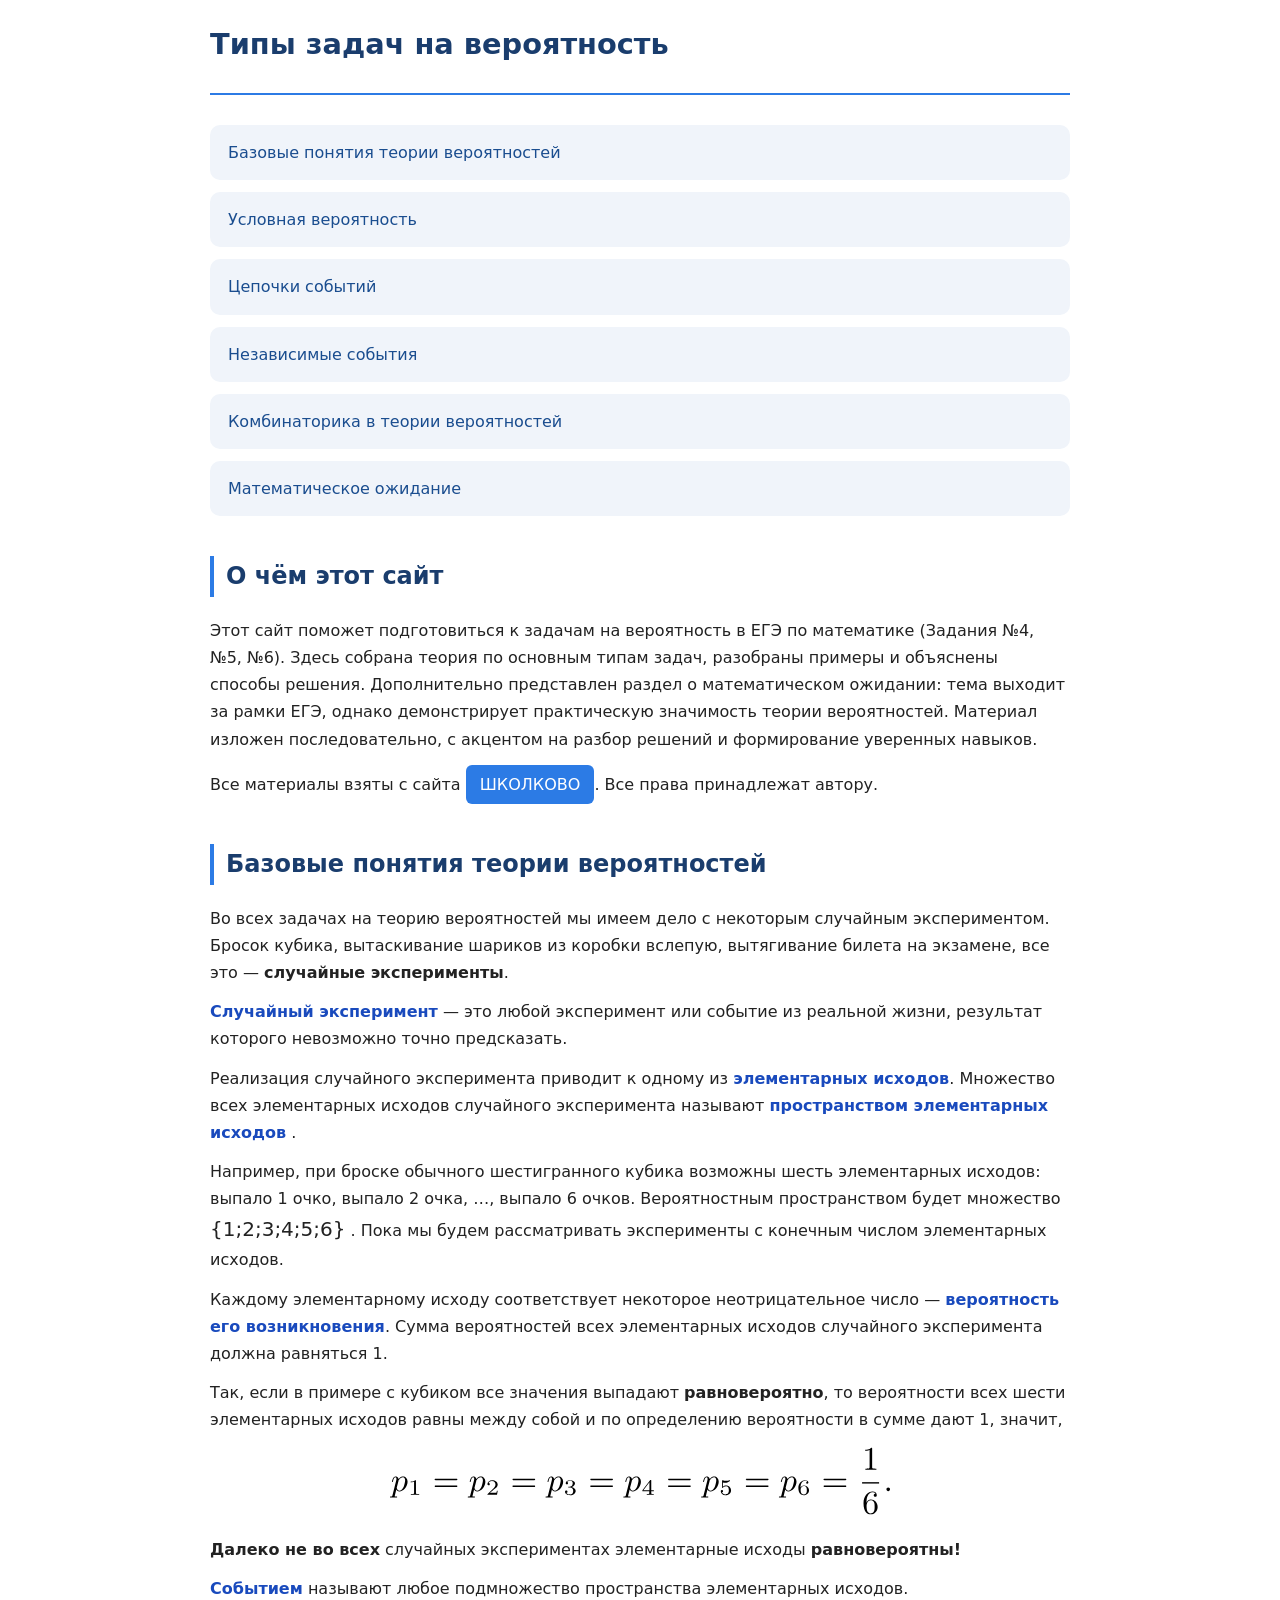
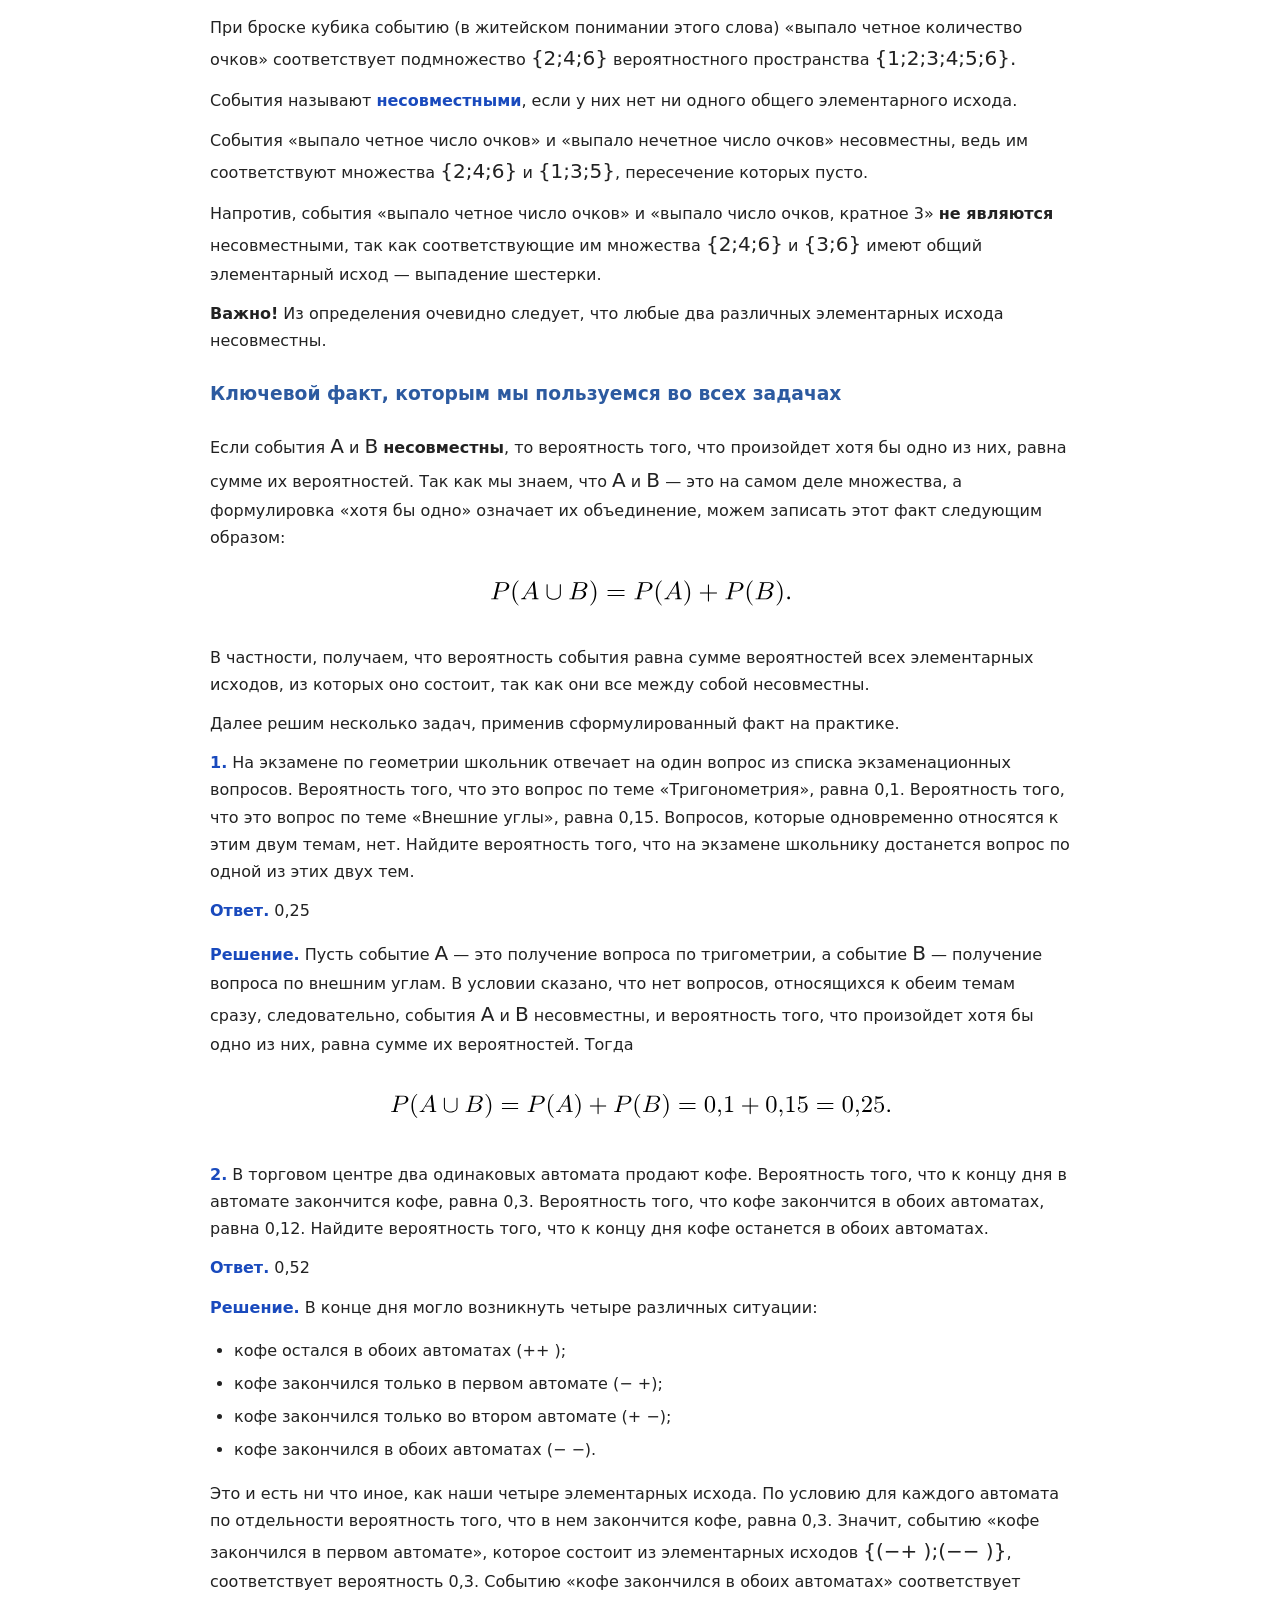
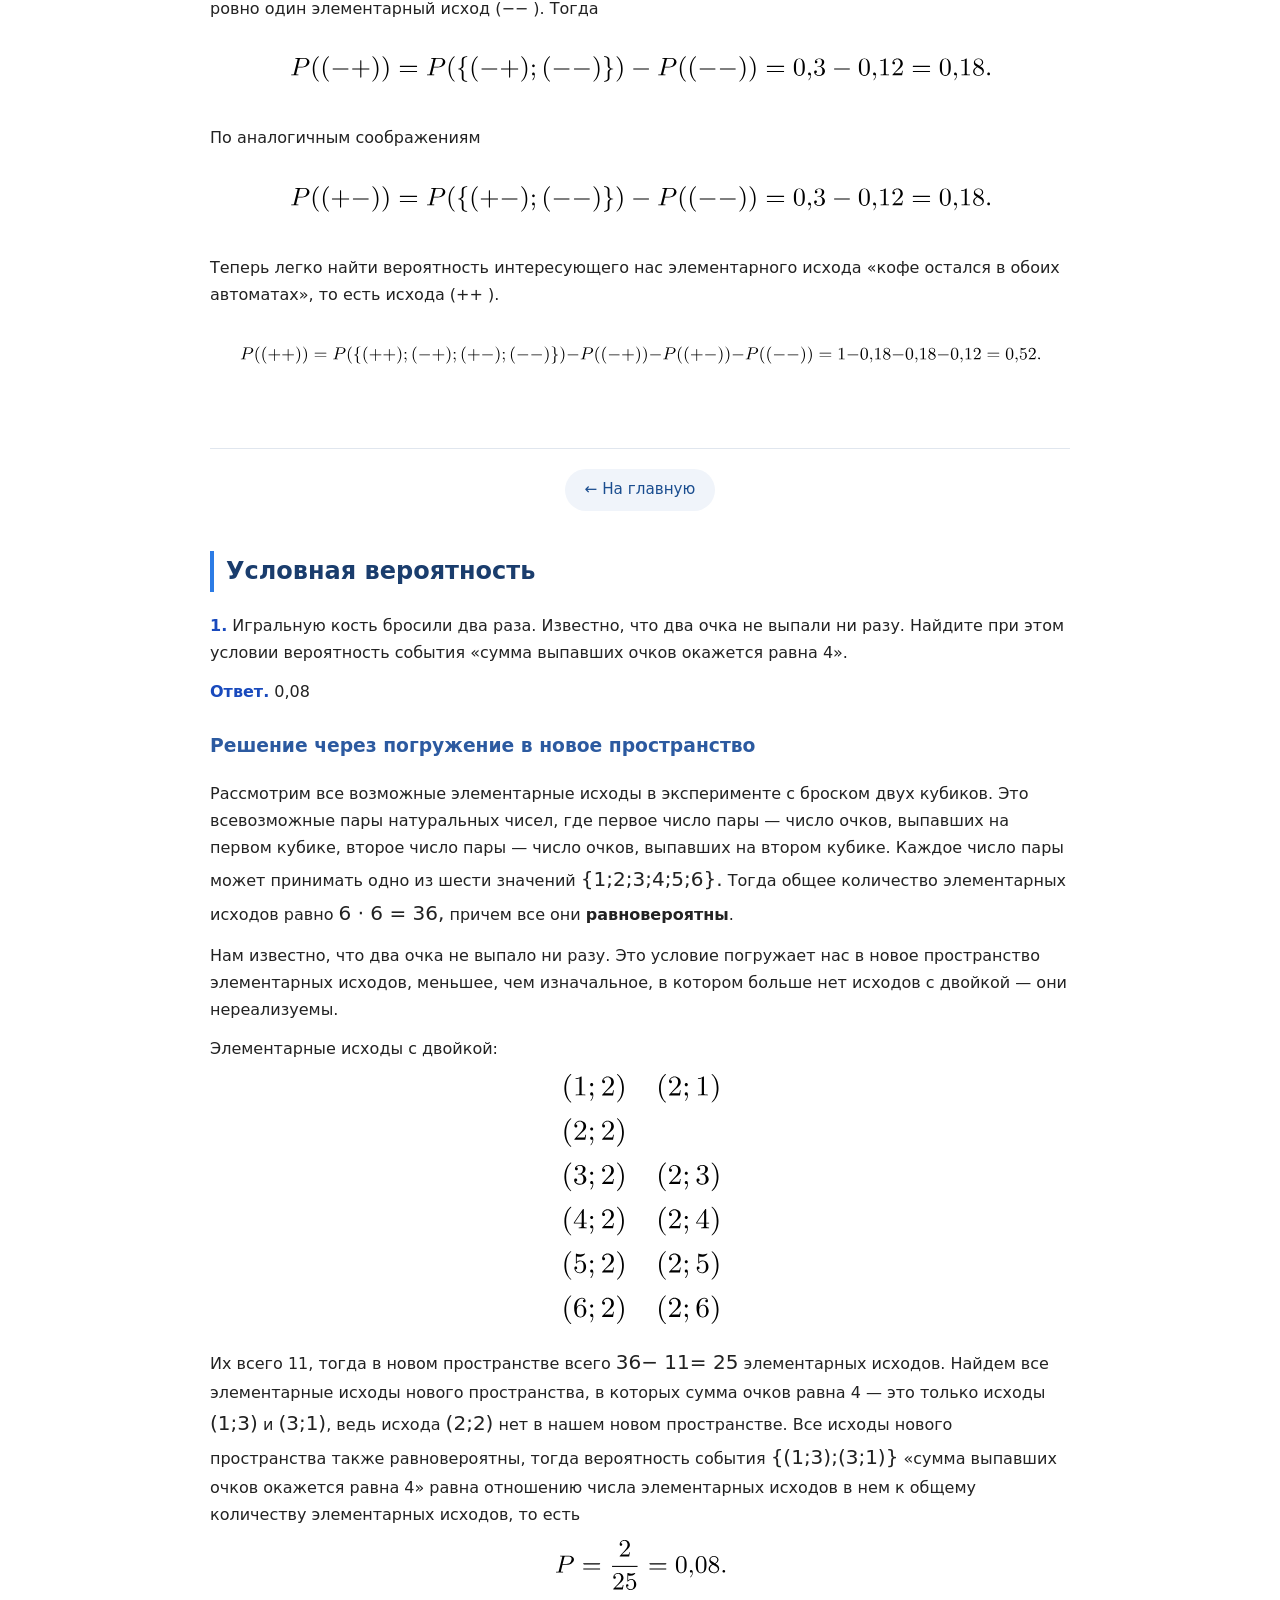
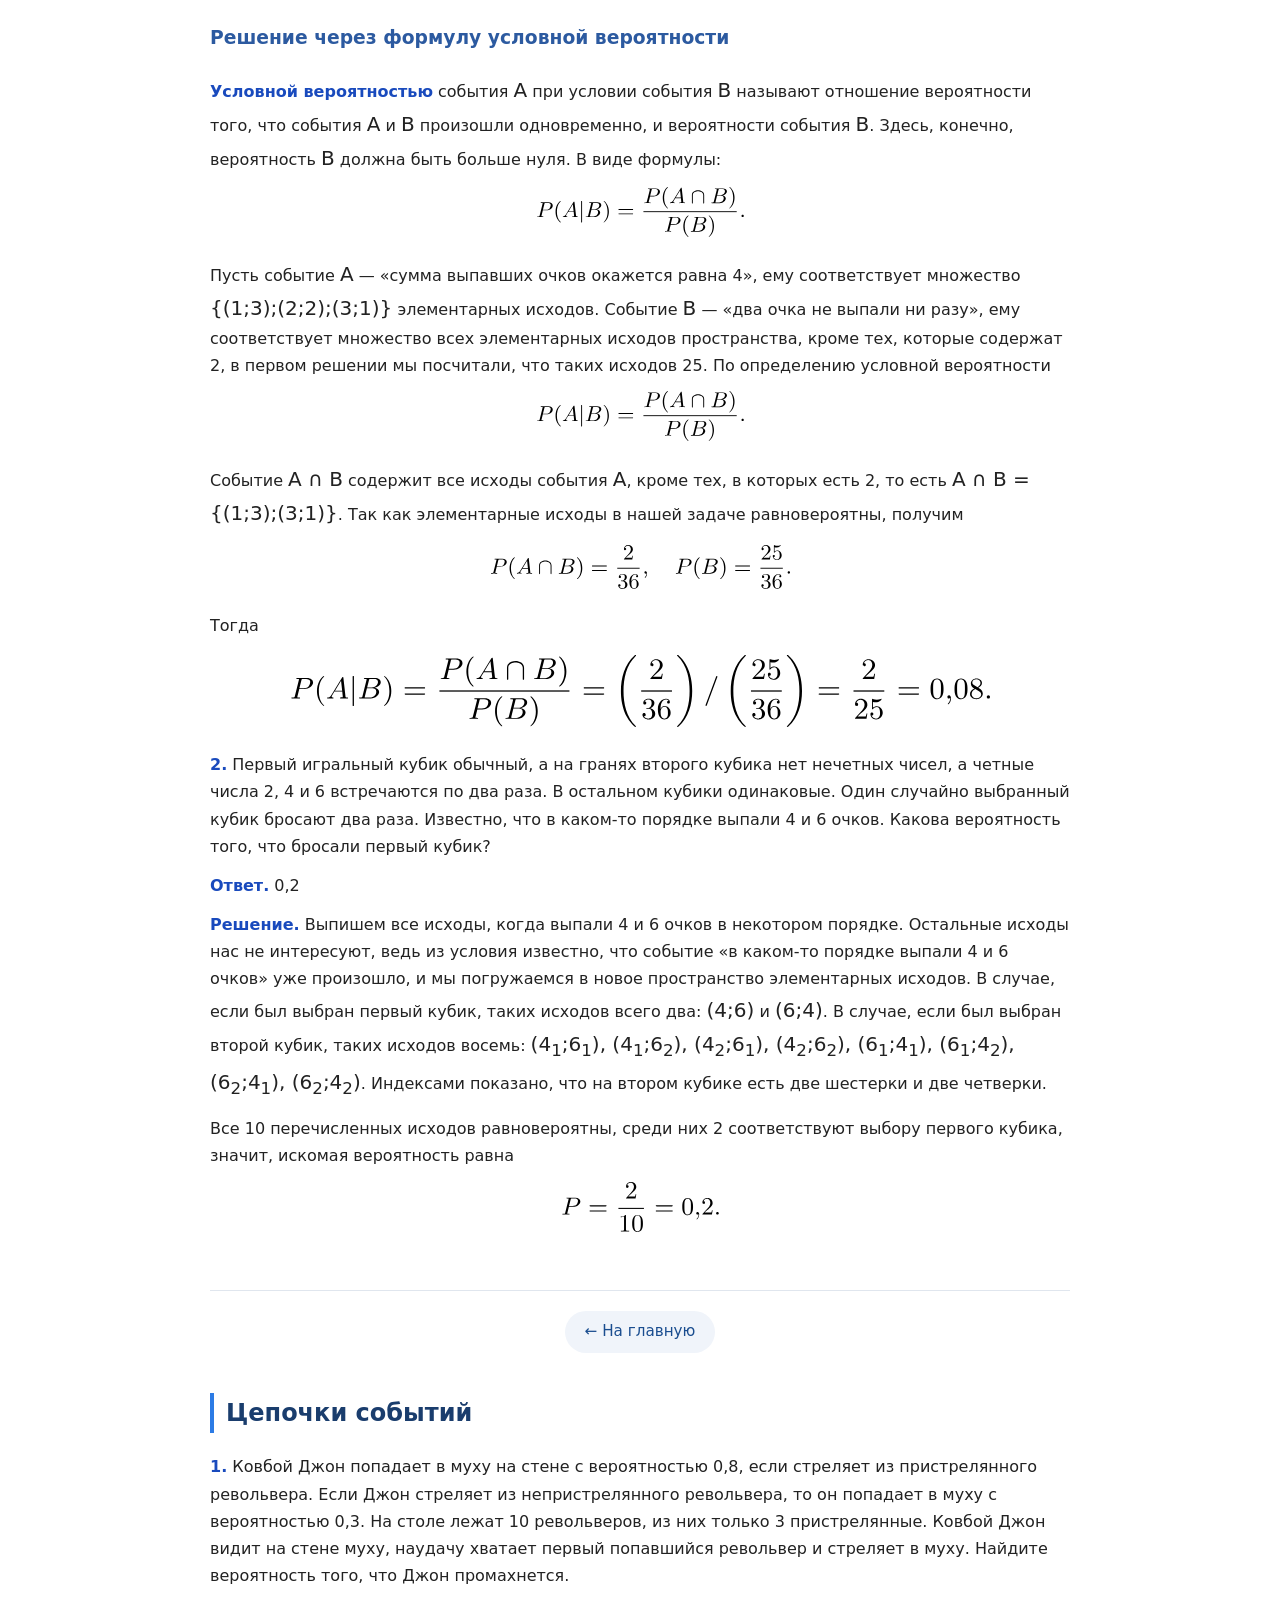
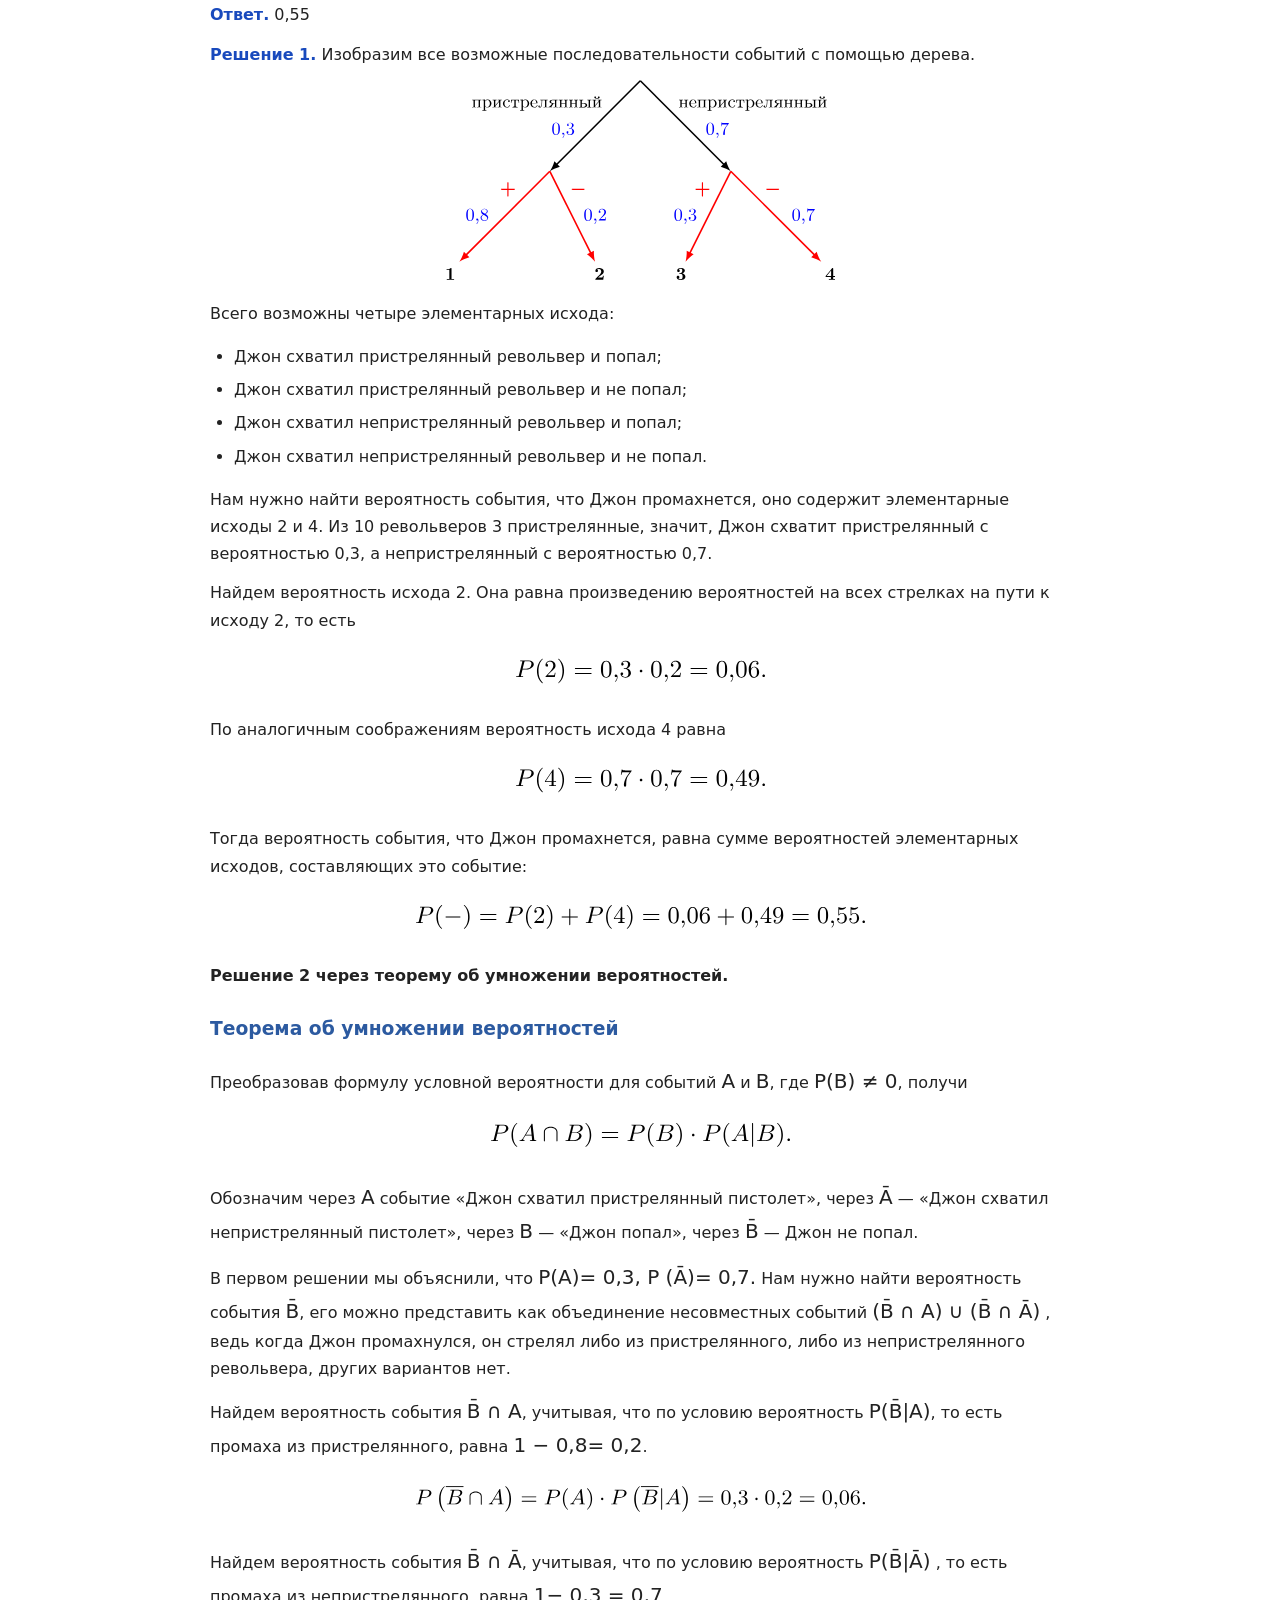
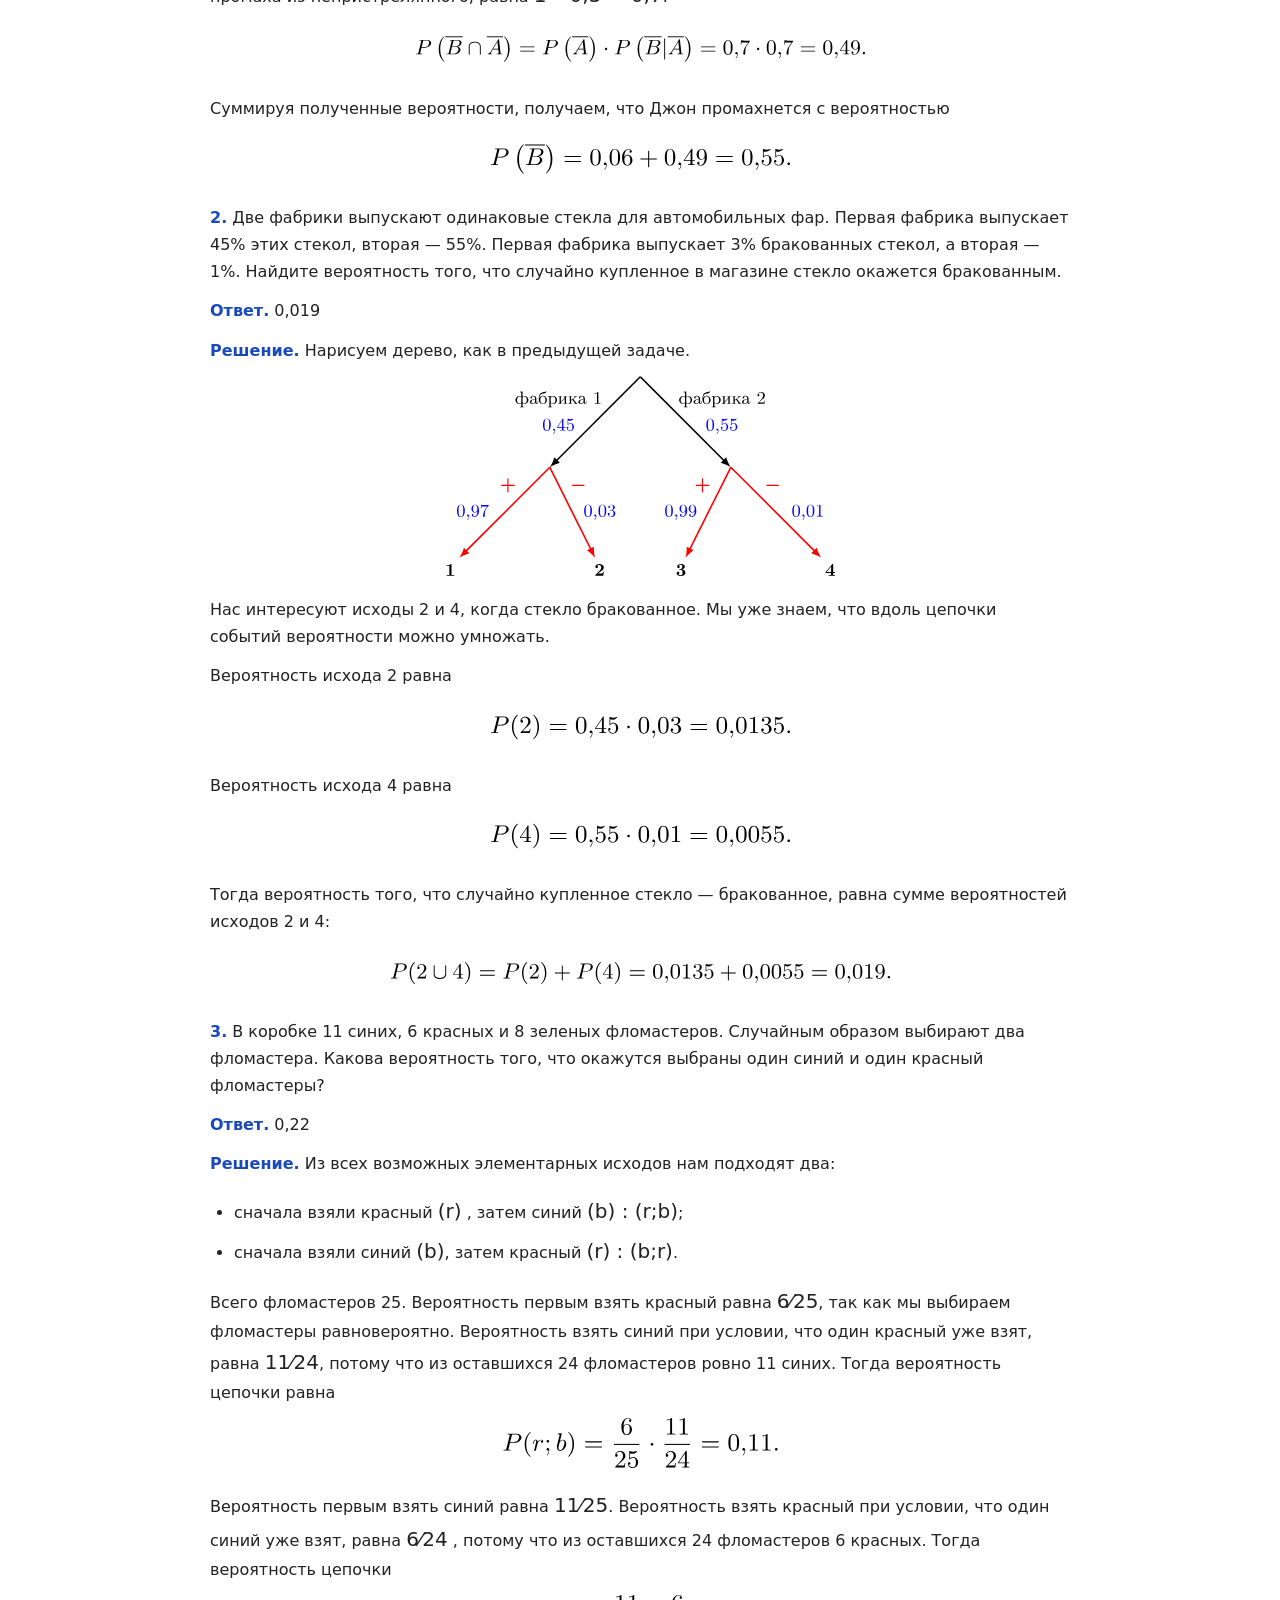
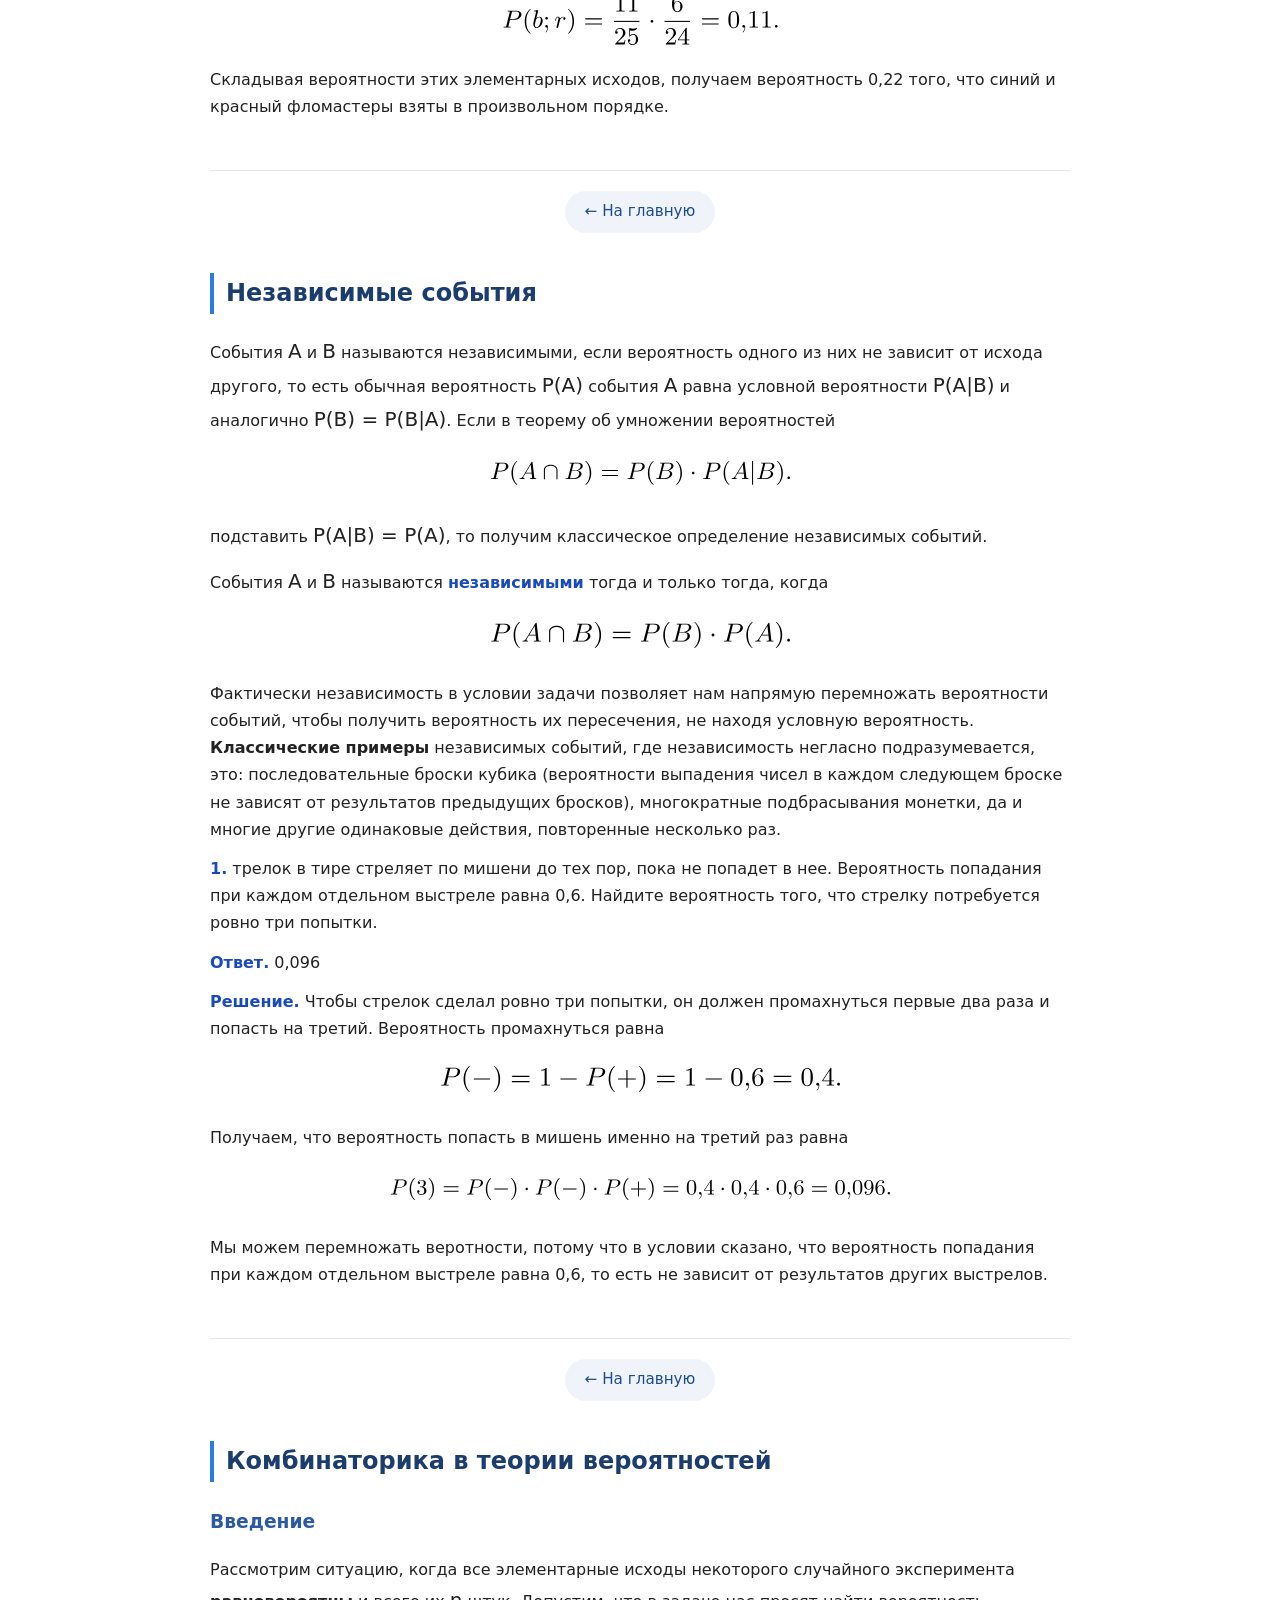
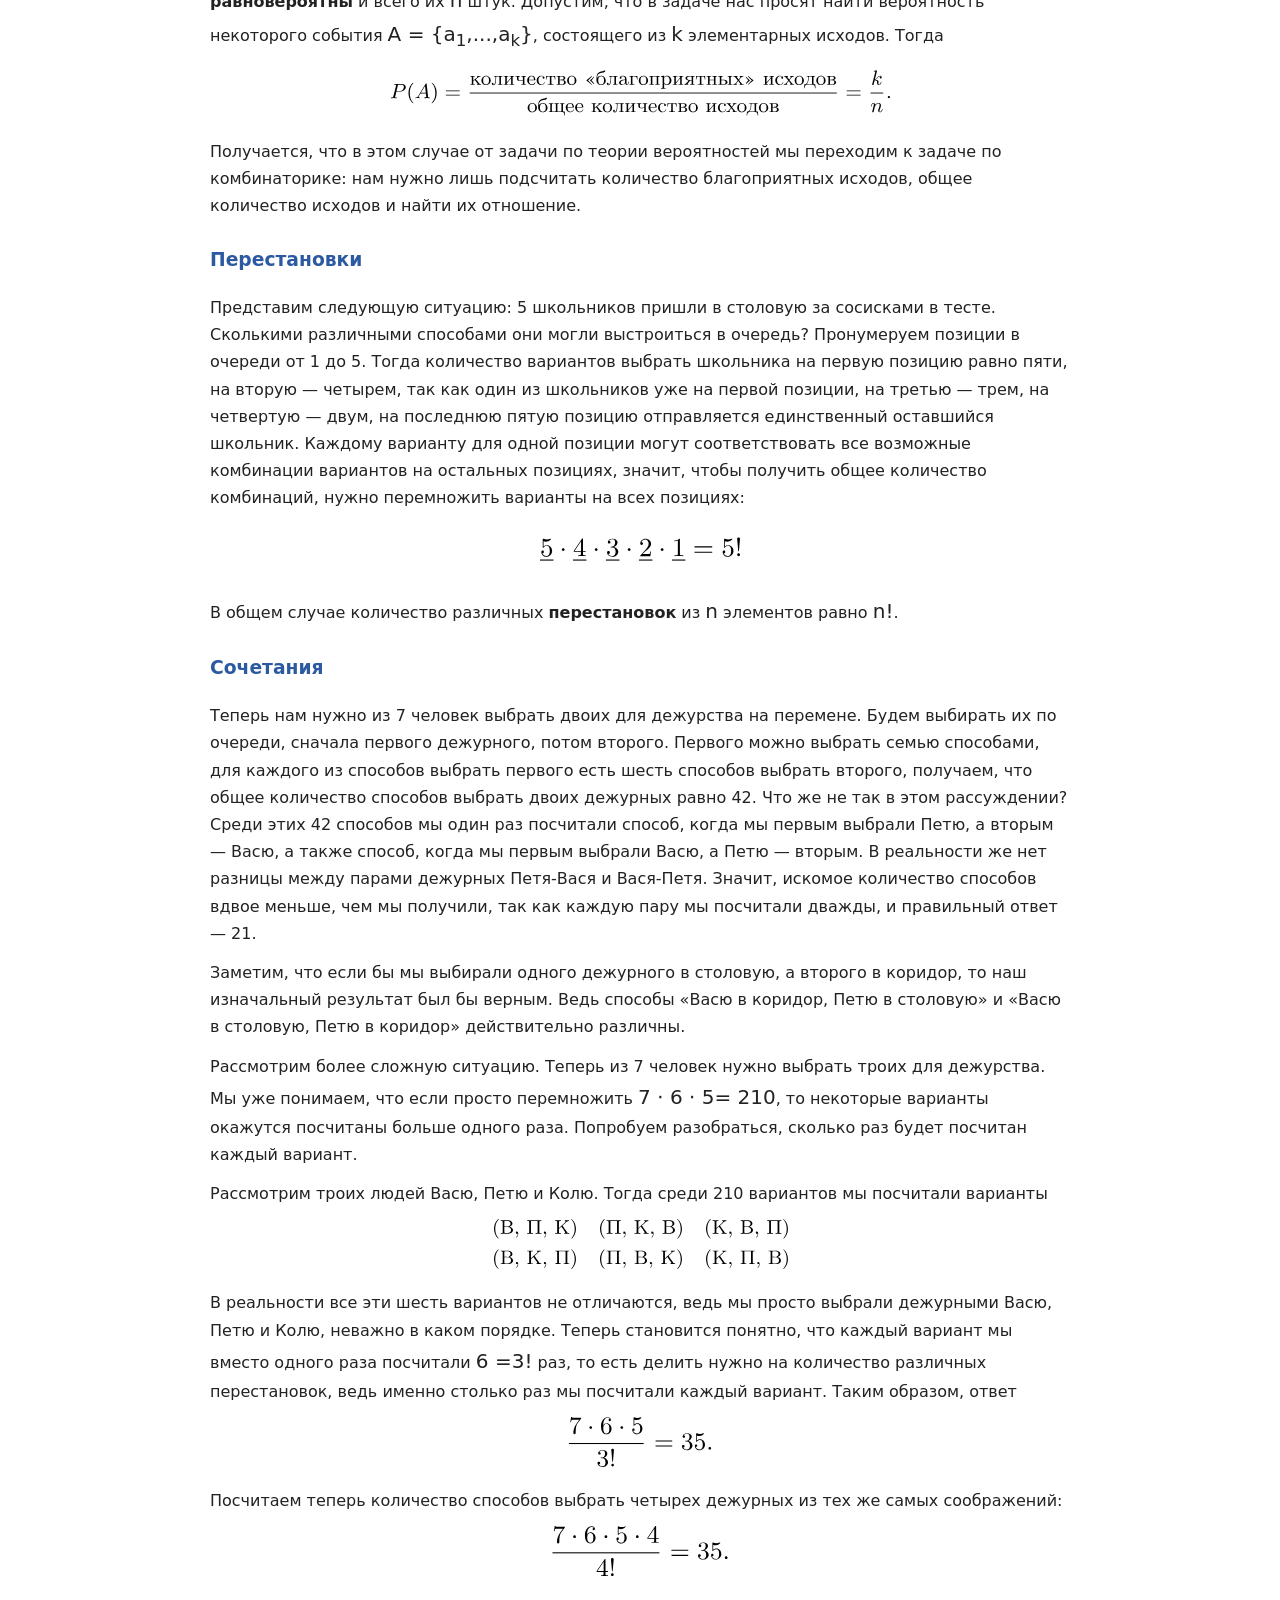
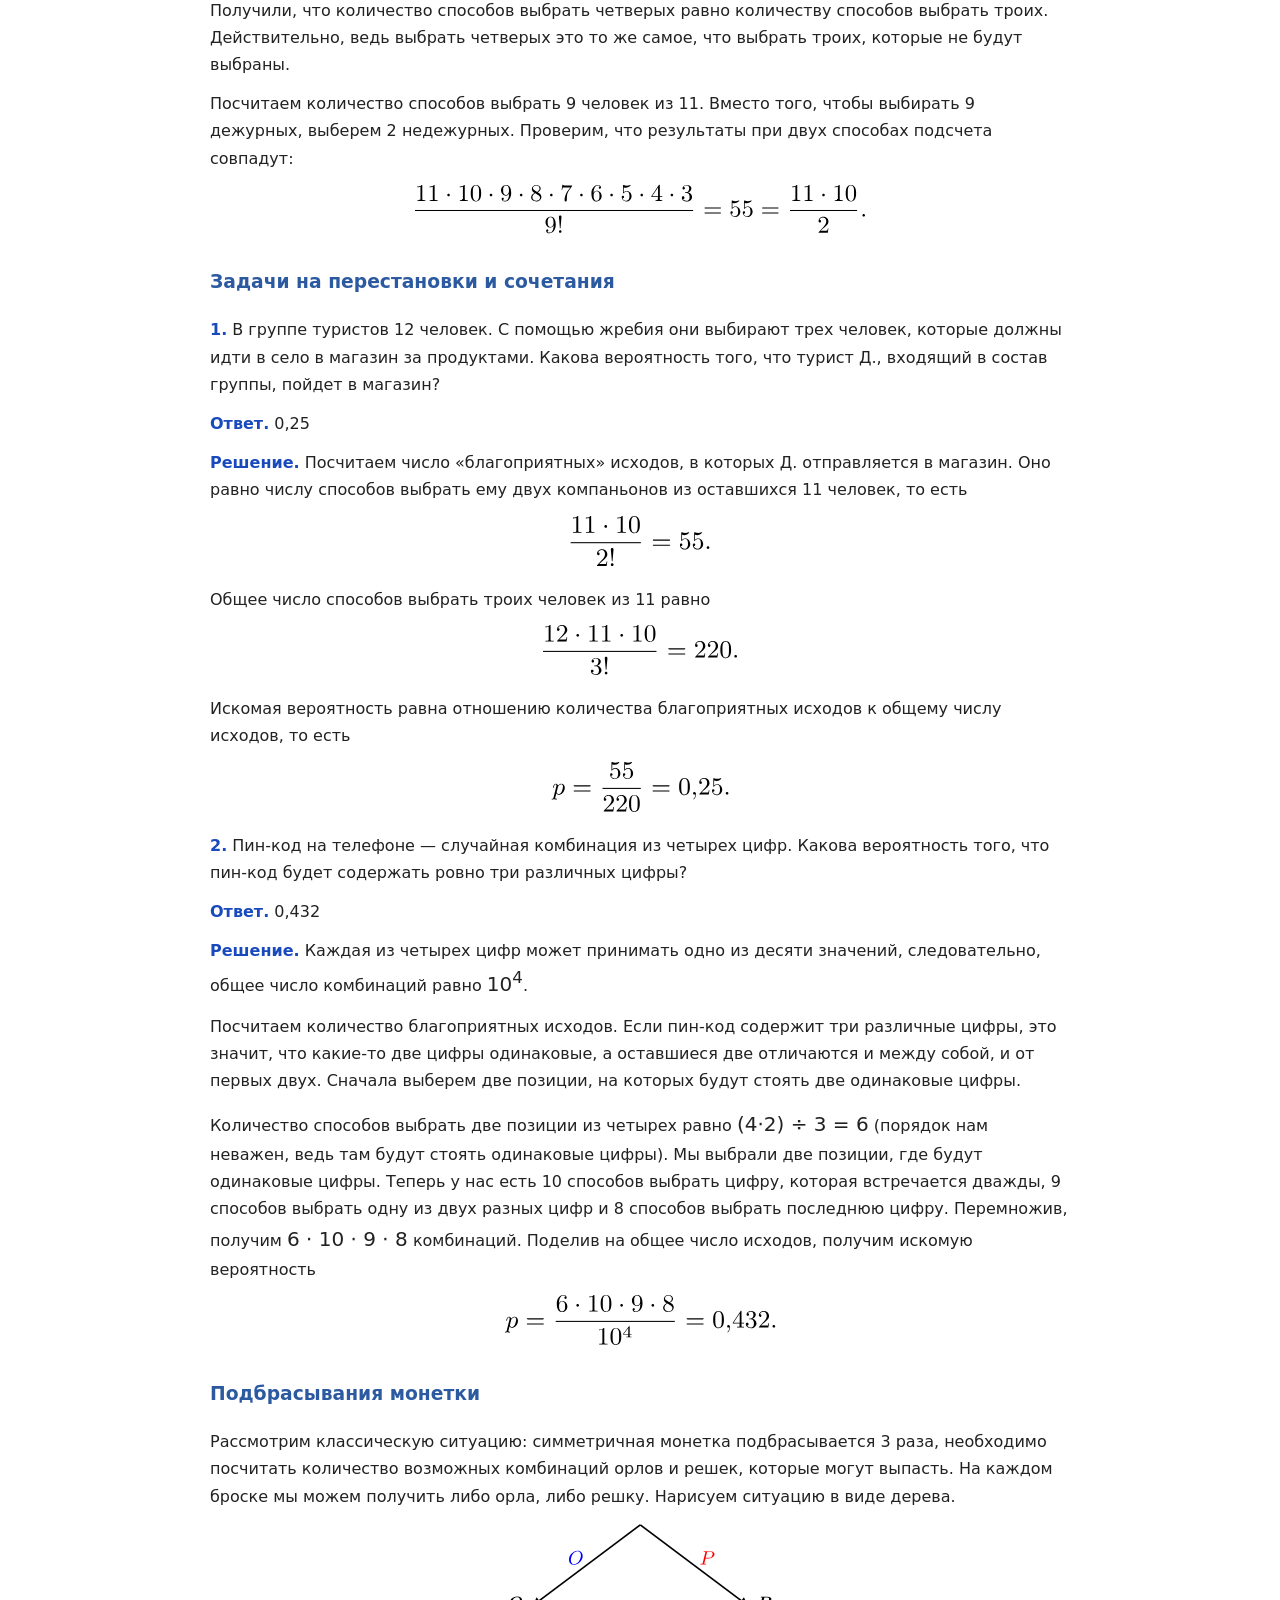
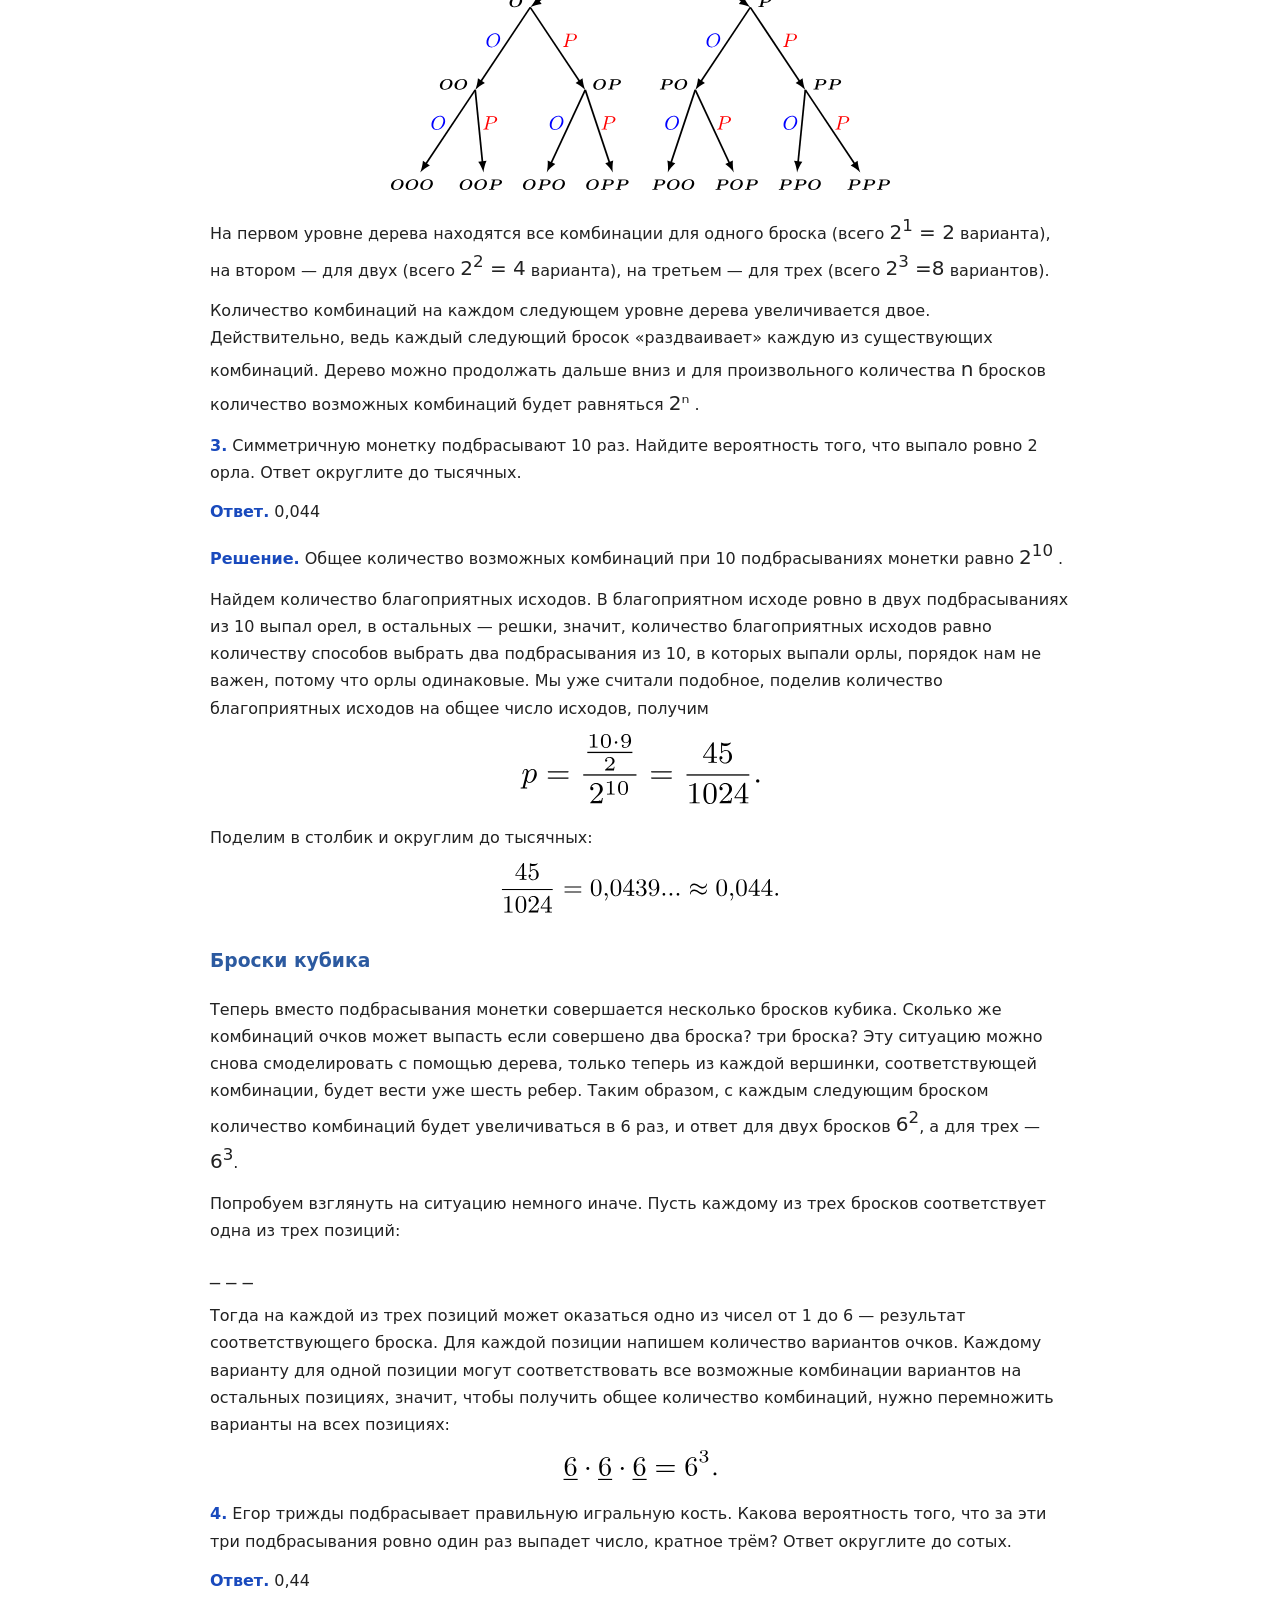
==== commit dea35afe: "Update index.html" ====
--- a/index.html
+++ b/index.html
@@ -19,12 +19,13 @@
         <li><a href="#a3">Цепочки событий</a></li>
         <li><a href="#a4">Независимые события</a></li>
         <li><a href="#a5">Комбинаторика в теории вероятностей</a></li>
+        <li><a href="#a6">Математическое ожидание</a></li>
     </ul>
 </main>
 
 <section id="intro">
 <h2>О чём этот сайт</h2>
-<p>Этот сайт поможет подготовиться к задачам на вероятность в ЕГЭ по математике (Задания №4, №5, №6). Здесь собрана теория по основным типам задач, разобраны примеры и объяснены способы решения. Изучайте материал шаг за шагом и разбирайте решения — так вы сможете увереннее справляться с заданиями на вероятность.</p>
+<p>Этот сайт поможет подготовиться к задачам на вероятность в ЕГЭ по математике (Задания №4, №5, №6). Здесь собрана теория по основным типам задач, разобраны примеры и объяснены способы решения. Дополнительно представлен раздел о математическом ожидании: тема выходит за рамки ЕГЭ, однако демонстрирует практическую значимость теории вероятностей. Материал изложен последовательно, с акцентом на разбор решений и формирование уверенных навыков.</p>
 <p>Все материалы взяты с сайта <a href="https://3.shkolkovo.online/theory?SubjectId=1" class="btn" target="_blank" rel="noopener noreferrer">ШКОЛКОВО</a>. Все права принадлежат автору.</p>
 </section>
 
@@ -345,9 +346,84 @@
     </footer>
 </section>
 
+<section id="a6">
+    <h2>Математическое ожидание</h2>
+    <h3>Теория</h3>
+    <p><span class="note"><b>Математическое ожидание</b></span> – это <b>среднее значение случайной величины</b>, взвешенное по вероятностям её возможных исходов. Простыми словами, это число, которое мы ожидаем получить в среднем при многократном повторении одного и того же случайного эксперимента. В теории вероятностей и математической статистике это одна из ключевых числовых характеристик, позволяющая предсказать поведение случайного процесса на длинной дистанции.</p>
+    <h3>Формула для дискретной случайной величины</h3>
+    <p>Если случайная величина <span class="big">X</span> принимает конечное или счётное число значений <span class="big">x<sub>1</sub>​, x<sub>2</sub>​, …, x<sub>n</sub></span>​ с соответствующими вероятностями <span class="big">p<sub>1</sub>​, p<sub>2</sub>​, …, p<sub>n</sub></span>​, то математическое ожидание вычисляется по формуле:</p>
+    <div style="text-align: center;">
+        <img src="images6/61.png" width="550" height="80">
+    </div>
+    <p>Для примера рассчитаем математическое ожидание числа очков при броске стандартного шестигранного кубика.</p>
+    <div class="table-wrap">
+        <table>
+            <thead>
+            <tr>
+                <th>Значение (x)</th>
+                <th class="num">1</th>
+                <th class="num">2</th>
+                <th class="num">3</th>
+                <th class="num">4</th>
+                <th class="num">5</th>
+                <th class="num">6</th>
+            </tr>
+            </thead>
+            <tbody>
+            <tr>
+                <th scope="row">Вероятность (P)</th>
+                <td class="num">1/6</td>
+                <td class="num">1/6</td>
+                <td class="num">1/6</td>
+                <td class="num">1/6</td>
+                <td class="num">1/6</td>
+                <td class="num">1/6</td>
+            </tr>
+            </tbody>
+        </table>
+    </div>
+    <div style="text-align: center;">
+        <img src="images6/62.png" width="550" height="70">
+    </div>
+    <p><b>Вывод:</b> при большом числе бросков среднее значение выпавших очков будет стремиться к 3,5.</p>
+    <h3>Основные свойства математического ожидания:</h3>
+    <ul>
+        <li>Постоянный множитель можно выносить за знак математического ожидания: <span class="big">𝐸(𝐶𝑋)=𝐶⋅𝐸(𝑋)</span>.</li>
+        <li>Математическое ожидание суммы случайных величин равно сумме их математических ожиданий: <span class="big">𝐸(𝑋+𝑌)=𝐸(𝑋)+𝐸(𝑌)</span>.</li>
+        <li>Математическое ожидание постоянной величины равно самой этой величине: <span class="big">𝐸(𝐶)=𝐶</span>.</li>
+    </ul>
+    <h3>Применение в повседневной жизни</h3>
+    <p><span class="note"><b>1. Математическое ожидание в страховании.</b></span> Страховые компании используют математическое ожидание для расчёта страховых премий и оценки рисков.</p>
+    <p>Страховая компания страхует квартиры от пожара и затопления. Вероятность пожара — 0,2%, вероятность затопления — 3%. Выплаты: 500 000 руб. (пожар), 300 000 руб. (затопление). Стоимость полиса — 20 000 руб. в год.</p>
+    <p><b>Решение.</b> <span class="big">𝐸 (выплата)=0,002×500 000+0,03×300 000=1 000+9 000=10 000 руб.</span></p>
+    <p><b>Вывод.</b> Страховая премия (20 000 руб.) выше математического ожидания выплаты (10 000 руб.), что позволяет компании покрывать расходы и получать прибыль.</p>
+    <p><span class="note"><b>2. Математическое ожидание в лотерее.</b></span> Организаторы лотерей также используют математическое ожидание для расчёта средней выплаты и определения цены билета.</p>
+    <p>В лотерее 200 билетов: 1 билет с выигрышем 10 000 руб., 20 билетов с выигрышем 1500 руб., остальные — без выигрыша.</p>
+    <p><b>Решение.</b> Вероятности вытянуть билеты:</p>
+    <ul>
+        <li>10000 руб.: 1 ÷ 200=0,005</li>
+        <li>1500 руб.: 20 ÷ 200=0,1</li>
+        <li>0 руб.: 179 ÷ 200=0,895</li>
+    </ul>
+    <p><span class="big">𝐸 (выигрыш)=10 000×0,005+1500×0,1+0×0,895=50+150=200 руб.</span></p>
+    <p><b>Вывод.</b> Если билет стоит, например, 200 руб., то организаторы не получат никакой прибыли. Нужно увеличить цену лотерейных билетов, чтобы гарантировать прибыль орагнизаторов.</p>
+    <p><span class="note"><b>3. Математическое ожидание в бизнесе.</b></span> Предприниматели используют математическое ожидание для оценки рисков при запуске новых проектов.</p>
+    <p>Компания рассматривает запуск нового продукта. С вероятностью 30% проект принесёт 10 млн руб. прибыли, с вероятностью 50% — 3 млн руб., и с вероятностью 20% компания понесёт убыток в 2 млн руб.</p>
+    <p><b>Решение.</b> 𝐸 (прибыль) = 0,3 × 10 000 000 + 0,5 × 3 000 000 + 0,2 × (−2 000 000) = 3 000 000 + 1 500 000 − 400 000 = 4 100 000 руб.</p>
+    <p><b>Вывод.</b> Ожидаемая прибыль составляет 4,1 млн руб. Так как математическое ожидание положительное, проект считается перспективным, несмотря на риск убытка в худшем сценарии.</p>
+    <p><span class="note"><b>Другие примеры применения математического ожидания:</b></span></p>
+    <ul>
+        <li><span class="note"><b>Математическое ожидание в логистике и доставке.</b></span> Логистические компании используют математическое ожидание для прогноза среднего числа заказов в день, чтобы правильно распределить курьеров и не платить им за простой.</li>
+        <li><span class="note"><b>Математическое ожидание в кибербезопасности.</b></span> Специалисты по безопасности используют математическое ожидание для расчёта среднего ущерба от возможных кибератак (вероятность взлома × стоимость потерь), чтобы обосновать бюджет на защиту.</li>
+        <li><span class="note"><b>Математическое ожидание в маркетинге и рекламе.</b></span> Маркетологи используют математическое ожидание для оценки окупаемости рекламных кампаний: они умножают вероятность покупки на средний чек, чтобы понять, сколько в среднем принесёт один показ рекламы.</li>
+    </ul>
+    <footer>
+        <a href="index.html">← На главную</a>
+    </footer>
+</section>
+
 <footer>
 <p>© 2026 Мой первый сайт. :) </p>
 </footer>
 </body>
 </html>
-
